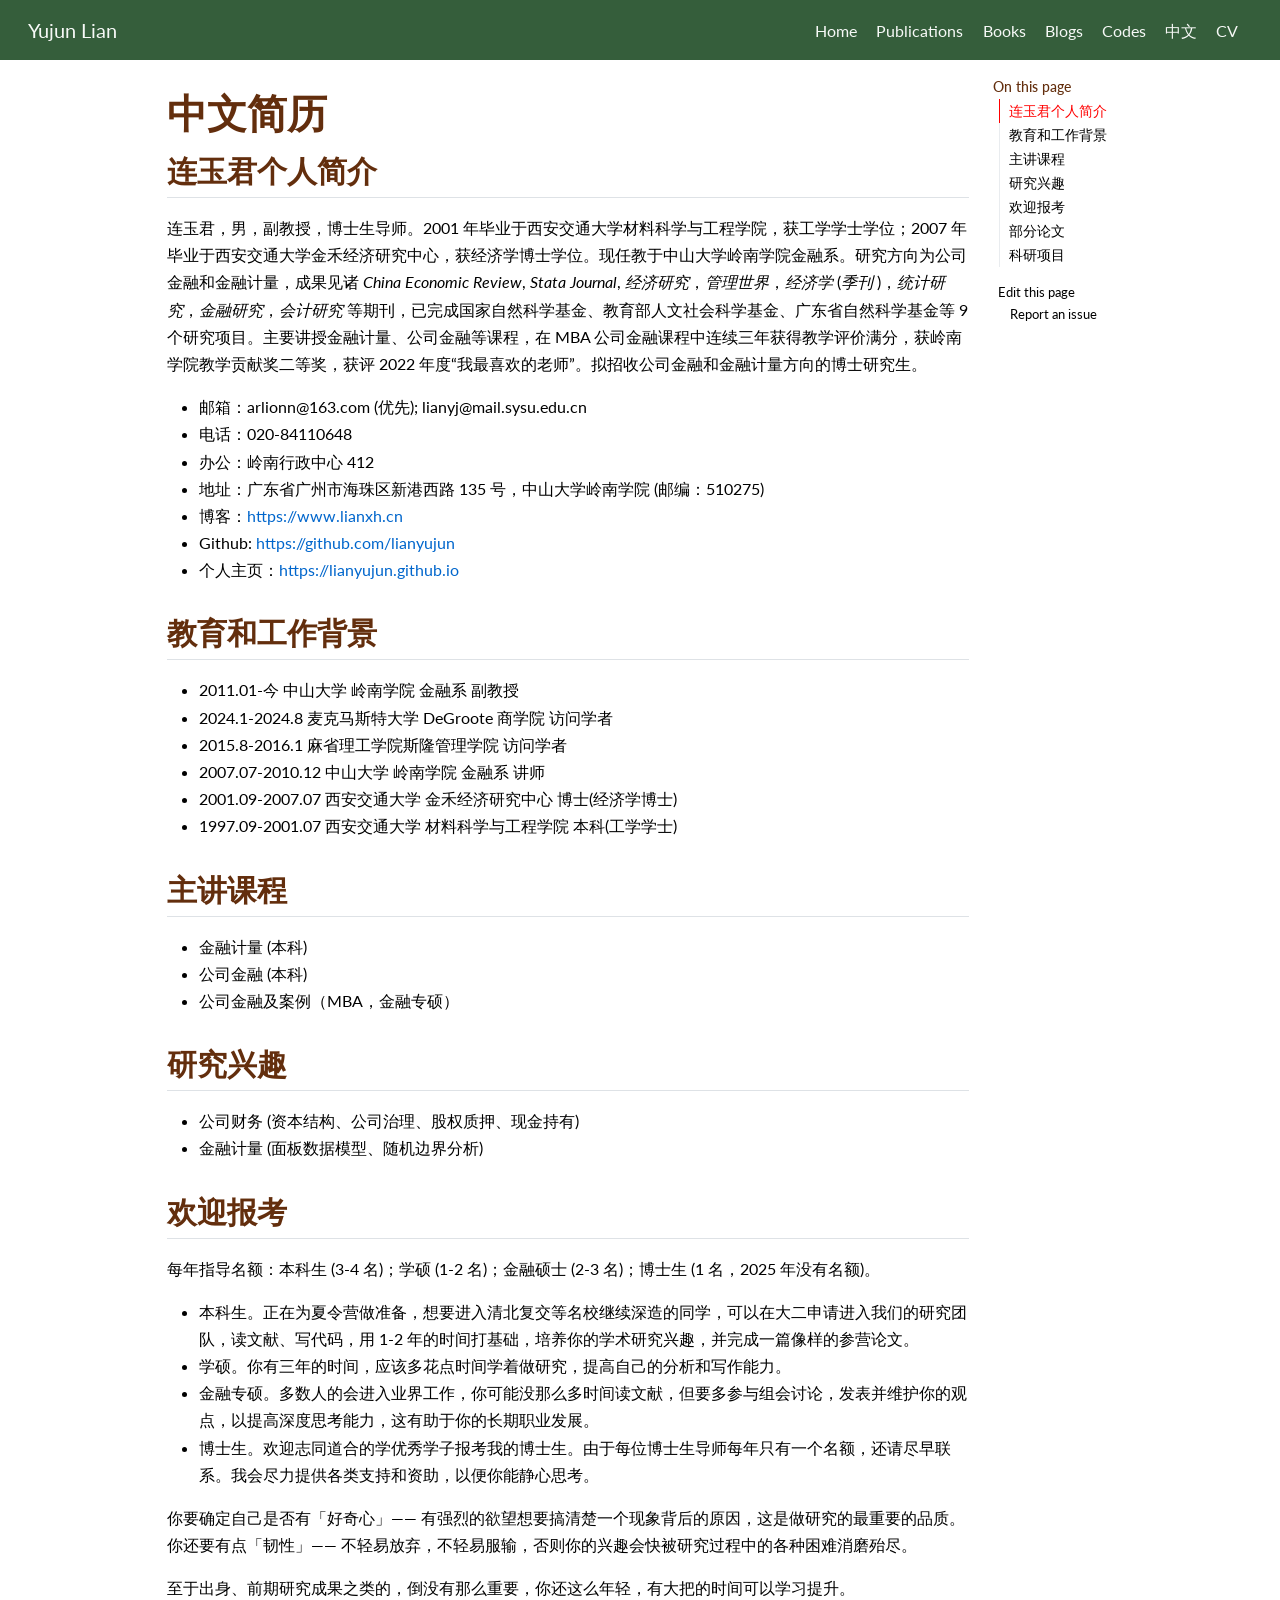
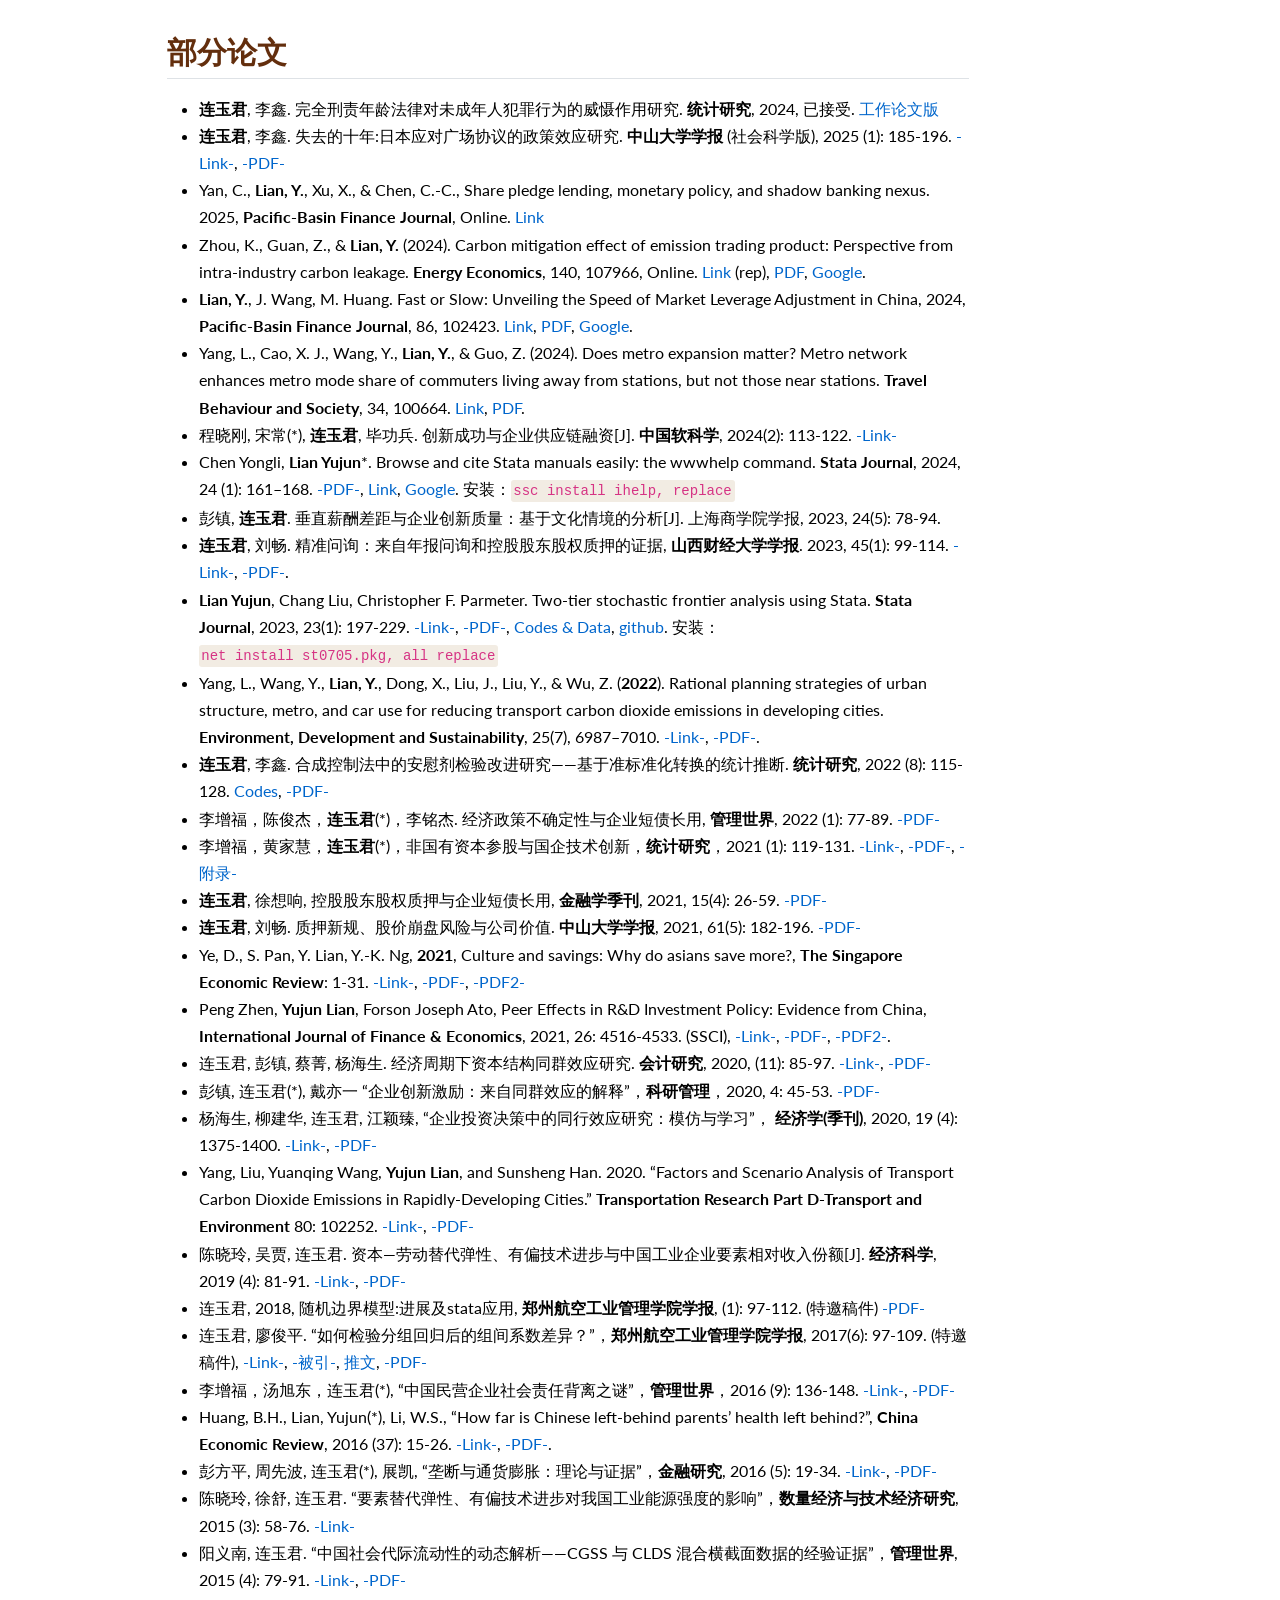
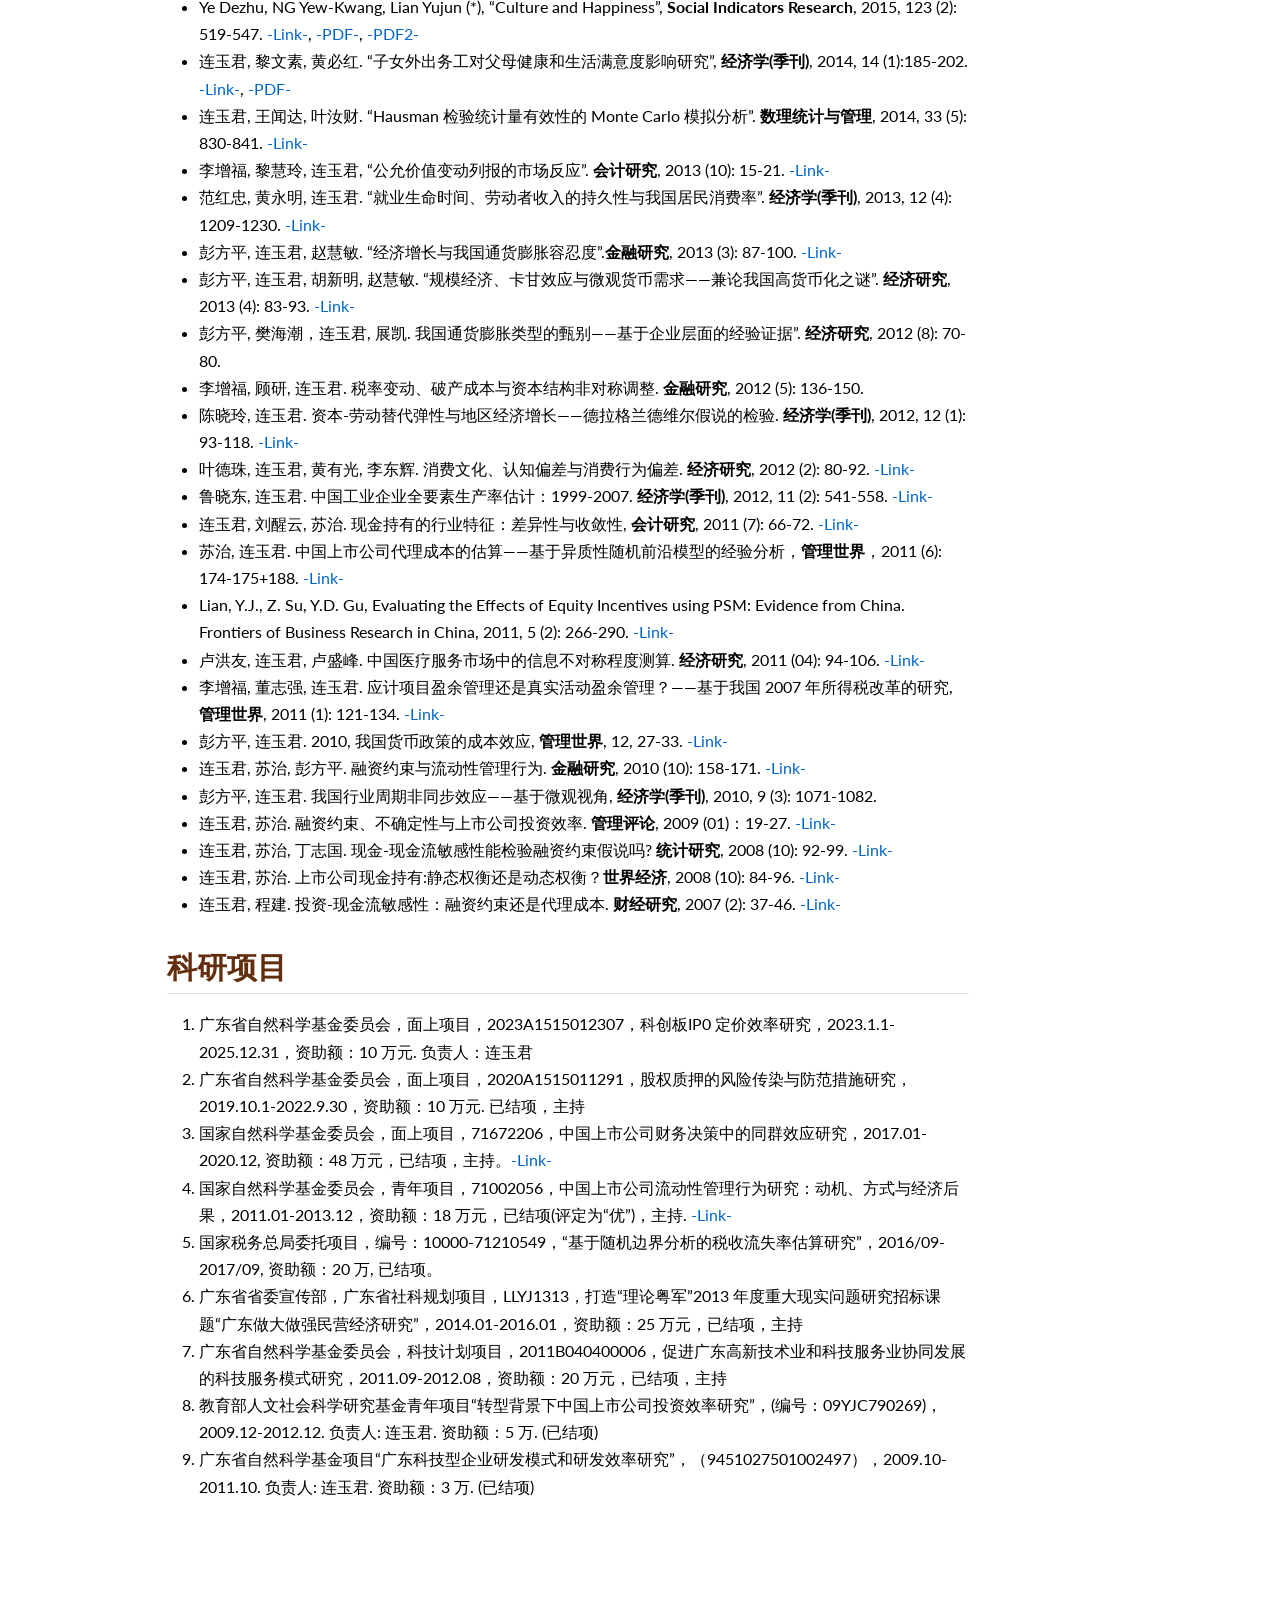
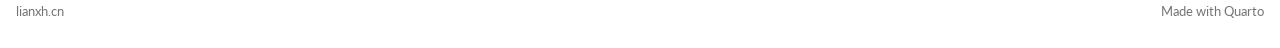
==== docs/CV.html @ 08b86503 "Initial commit" ====
<!DOCTYPE html>
<html xmlns="http://www.w3.org/1999/xhtml" lang="en" xml:lang="en"><head>

<meta charset="utf-8">
<meta name="generator" content="quarto-1.6.39">

<meta name="viewport" content="width=device-width, initial-scale=1.0, user-scalable=yes">


<title>中文简历 – Yujun Lian</title>
<style>
code{white-space: pre-wrap;}
span.smallcaps{font-variant: small-caps;}
div.columns{display: flex; gap: min(4vw, 1.5em);}
div.column{flex: auto; overflow-x: auto;}
div.hanging-indent{margin-left: 1.5em; text-indent: -1.5em;}
ul.task-list{list-style: none;}
ul.task-list li input[type="checkbox"] {
  width: 0.8em;
  margin: 0 0.8em 0.2em -1em; /* quarto-specific, see https://github.com/quarto-dev/quarto-cli/issues/4556 */ 
  vertical-align: middle;
}
</style>


<script src="site_libs/quarto-nav/quarto-nav.js"></script>
<script src="site_libs/quarto-nav/headroom.min.js"></script>
<script src="site_libs/clipboard/clipboard.min.js"></script>
<script src="site_libs/quarto-search/autocomplete.umd.js"></script>
<script src="site_libs/quarto-search/fuse.min.js"></script>
<script src="site_libs/quarto-search/quarto-search.js"></script>
<meta name="quarto:offset" content="./">
<link href="./images/site-logo.png" rel="icon" type="image/png">
<script src="site_libs/quarto-html/quarto.js"></script>
<script src="site_libs/quarto-html/popper.min.js"></script>
<script src="site_libs/quarto-html/tippy.umd.min.js"></script>
<script src="site_libs/quarto-html/anchor.min.js"></script>
<link href="site_libs/quarto-html/tippy.css" rel="stylesheet">
<link href="site_libs/quarto-html/quarto-syntax-highlighting-fe8e7e522ae82dd820442a7d00205796.css" rel="stylesheet" id="quarto-text-highlighting-styles">
<script src="site_libs/bootstrap/bootstrap.min.js"></script>
<link href="site_libs/bootstrap/bootstrap-icons.css" rel="stylesheet">
<link href="site_libs/bootstrap/bootstrap-5df277ab798583035ee15cc21a835e6a.min.css" rel="stylesheet" append-hash="true" id="quarto-bootstrap" data-mode="light">
<script id="quarto-search-options" type="application/json">{
  "location": "navbar",
  "copy-button": false,
  "collapse-after": 3,
  "panel-placement": "end",
  "type": "overlay",
  "limit": 50,
  "keyboard-shortcut": [
    "f",
    "/",
    "s"
  ],
  "show-item-context": false,
  "language": {
    "search-no-results-text": "No results",
    "search-matching-documents-text": "matching documents",
    "search-copy-link-title": "Copy link to search",
    "search-hide-matches-text": "Hide additional matches",
    "search-more-match-text": "more match in this document",
    "search-more-matches-text": "more matches in this document",
    "search-clear-button-title": "Clear",
    "search-text-placeholder": "",
    "search-detached-cancel-button-title": "Cancel",
    "search-submit-button-title": "Submit",
    "search-label": "Search"
  }
}</script>


</head>

<body class="nav-fixed">

<div id="quarto-search-results"></div>
  <header id="quarto-header" class="headroom fixed-top">
    <nav class="navbar navbar-expand-lg " data-bs-theme="dark">
      <div class="navbar-container container-fluid">
      <div class="navbar-brand-container mx-auto">
    <a class="navbar-brand" href="./index.html">
    <span class="navbar-title">Yujun Lian</span>
    </a>
  </div>
            <div id="quarto-search" class="" title="Search"></div>
          <button class="navbar-toggler" type="button" data-bs-toggle="collapse" data-bs-target="#navbarCollapse" aria-controls="navbarCollapse" role="menu" aria-expanded="false" aria-label="Toggle navigation" onclick="if (window.quartoToggleHeadroom) { window.quartoToggleHeadroom(); }">
  <span class="navbar-toggler-icon"></span>
</button>
          <div class="collapse navbar-collapse" id="navbarCollapse">
            <ul class="navbar-nav navbar-nav-scroll ms-auto">
  <li class="nav-item">
    <a class="nav-link" href="./index.html"> 
<span class="menu-text">Home</span></a>
  </li>  
  <li class="nav-item">
    <a class="nav-link" href="./publications.html"> 
<span class="menu-text">Publications</span></a>
  </li>  
  <li class="nav-item">
    <a class="nav-link" href="./books.html"> 
<span class="menu-text">Books</span></a>
  </li>  
  <li class="nav-item">
    <a class="nav-link" href="./blog.html"> 
<span class="menu-text">Blogs</span></a>
  </li>  
  <li class="nav-item">
    <a class="nav-link" href="./codes.html"> 
<span class="menu-text">Codes</span></a>
  </li>  
  <li class="nav-item">
    <a class="nav-link" href="./Chinese.html"> 
<span class="menu-text">中文</span></a>
  </li>  
  <li class="nav-item">
    <a class="nav-link" href="./CV.pdf"> 
<span class="menu-text">CV</span></a>
  </li>  
</ul>
          </div> <!-- /navcollapse -->
            <div class="quarto-navbar-tools">
</div>
      </div> <!-- /container-fluid -->
    </nav>
</header>
<!-- content -->
<div id="quarto-content" class="quarto-container page-columns page-rows-contents page-layout-article page-navbar">
<!-- sidebar -->
<!-- margin-sidebar -->
    <div id="quarto-margin-sidebar" class="sidebar margin-sidebar">
        <nav id="TOC" role="doc-toc" class="toc-active">
    <h2 id="toc-title">On this page</h2>
   
  <ul>
  <li><a href="#连玉君个人简介" id="toc-连玉君个人简介" class="nav-link active" data-scroll-target="#连玉君个人简介">连玉君个人简介</a></li>
  <li><a href="#教育和工作背景" id="toc-教育和工作背景" class="nav-link" data-scroll-target="#教育和工作背景">教育和工作背景</a></li>
  <li><a href="#主讲课程" id="toc-主讲课程" class="nav-link" data-scroll-target="#主讲课程">主讲课程</a></li>
  <li><a href="#研究兴趣" id="toc-研究兴趣" class="nav-link" data-scroll-target="#研究兴趣">研究兴趣</a></li>
  <li><a href="#欢迎报考" id="toc-欢迎报考" class="nav-link" data-scroll-target="#欢迎报考">欢迎报考</a></li>
  <li><a href="#部分论文" id="toc-部分论文" class="nav-link" data-scroll-target="#部分论文">部分论文</a></li>
  <li><a href="#科研项目" id="toc-科研项目" class="nav-link" data-scroll-target="#科研项目">科研项目</a></li>
  </ul>
<div class="toc-actions"><ul><li><a href="https://github.com/lianyujun/lianyujun.github.io/edit/main/CV.md" class="toc-action"><i class="bi bi-github"></i>Edit this page</a></li><li><a href="https://github.com/lianyujun/lianyujun.github.io/issues/new" class="toc-action"><i class="bi empty"></i>Report an issue</a></li></ul></div></nav>
    </div>
<!-- main -->
<main class="content" id="quarto-document-content">

<header id="title-block-header" class="quarto-title-block default">
<div class="quarto-title">
<h1 class="title">中文简历</h1>
</div>



<div class="quarto-title-meta">

    
  
    
  </div>
  


</header>


<section id="连玉君个人简介" class="level2">
<h2 class="anchored" data-anchor-id="连玉君个人简介">连玉君个人简介</h2>
<p>连玉君，男，副教授，博士生导师。2001 年毕业于西安交通大学材料科学与工程学院，获工学学士学位；2007 年毕业于西安交通大学金禾经济研究中心，获经济学博士学位。现任教于中山大学岭南学院金融系。研究方向为公司金融和金融计量，成果见诸 <em>China Economic Review</em>, <em>Stata Journal</em>, <em>经济研究</em>，<em>管理世界</em>，<em>经济学</em> (<em>季刊</em> )，<em>统计研究</em>，<em>金融研究</em>，<em>会计研究</em> 等期刊，已完成国家自然科学基金、教育部人文社会科学基金、广东省自然科学基金等 9 个研究项目。主要讲授金融计量、公司金融等课程，在 MBA 公司金融课程中连续三年获得教学评价满分，获岭南学院教学贡献奖二等奖，获评 2022 年度“我最喜欢的老师”。拟招收公司金融和金融计量方向的博士研究生。</p>
<ul>
<li>邮箱：arlionn@163.com (优先); lianyj@mail.sysu.edu.cn</li>
<li>电话：020-84110648</li>
<li>办公：岭南行政中心 412</li>
<li>地址：广东省广州市海珠区新港西路 135 号，中山大学岭南学院 (邮编：510275)</li>
<li>博客：<a href="https://www.lianxh.cn" class="uri">https://www.lianxh.cn</a></li>
<li>Github: <a href="https://github.com/lianyujun" class="uri">https://github.com/lianyujun</a></li>
<li>个人主页：<a href="https://lianyujun.github.io" class="uri">https://lianyujun.github.io</a></li>
</ul>
</section>
<section id="教育和工作背景" class="level2">
<h2 class="anchored" data-anchor-id="教育和工作背景">教育和工作背景</h2>
<ul>
<li>2011.01-今 中山大学 岭南学院 金融系 副教授</li>
<li>2024.1-2024.8 麦克马斯特大学 DeGroote 商学院 访问学者</li>
<li>2015.8-2016.1 麻省理工学院斯隆管理学院 访问学者</li>
<li>2007.07-2010.12 中山大学 岭南学院 金融系 讲师</li>
<li>2001.09-2007.07 西安交通大学 金禾经济研究中心 博士(经济学博士)</li>
<li>1997.09-2001.07 西安交通大学 材料科学与工程学院 本科(工学学士)</li>
</ul>
</section>
<section id="主讲课程" class="level2">
<h2 class="anchored" data-anchor-id="主讲课程">主讲课程</h2>
<ul>
<li>金融计量 (本科)</li>
<li>公司金融 (本科)</li>
<li>公司金融及案例（MBA，金融专硕）</li>
</ul>
</section>
<section id="研究兴趣" class="level2">
<h2 class="anchored" data-anchor-id="研究兴趣">研究兴趣</h2>
<ul>
<li>公司财务 (资本结构、公司治理、股权质押、现金持有)</li>
<li>金融计量 (面板数据模型、随机边界分析)</li>
</ul>
</section>
<section id="欢迎报考" class="level2">
<h2 class="anchored" data-anchor-id="欢迎报考">欢迎报考</h2>
<p>每年指导名额：本科生 (3-4 名)；学硕 (1-2 名)；金融硕士 (2-3 名)；博士生 (1 名，2025 年没有名额)。</p>
<ul>
<li>本科生。正在为夏令营做准备，想要进入清北复交等名校继续深造的同学，可以在大二申请进入我们的研究团队，读文献、写代码，用 1-2 年的时间打基础，培养你的学术研究兴趣，并完成一篇像样的参营论文。</li>
<li>学硕。你有三年的时间，应该多花点时间学着做研究，提高自己的分析和写作能力。</li>
<li>金融专硕。多数人的会进入业界工作，你可能没那么多时间读文献，但要多参与组会讨论，发表并维护你的观点，以提高深度思考能力，这有助于你的长期职业发展。</li>
<li>博士生。欢迎志同道合的学优秀学子报考我的博士生。由于每位博士生导师每年只有一个名额，还请尽早联系。我会尽力提供各类支持和资助，以便你能静心思考。</li>
</ul>
<p>你要确定自己是否有「好奇心」—— 有强烈的欲望想要搞清楚一个现象背后的原因，这是做研究的最重要的品质。你还要有点「韧性」—— 不轻易放弃，不轻易服输，否则你的兴趣会快被研究过程中的各种困难消磨殆尽。</p>
<p>至于出身、前期研究成果之类的，倒没有那么重要，你还这么年轻，有大把的时间可以学习提升。</p>
</section>
<section id="部分论文" class="level2">
<h2 class="anchored" data-anchor-id="部分论文">部分论文</h2>
<ul>
<li><strong>连玉君</strong>, 李鑫. 完全刑责年龄法律对未成年人犯罪行为的威慑作用研究. <strong>统计研究</strong>, 2024, 已接受. <a href="https://file-lianxh.oss-cn-shenzhen.aliyuncs.com/Refs/LianPub/%E8%BF%9E%E7%8E%89%E5%90%9B-%E6%9D%8E%E9%91%AB-2024-%E7%BB%9F%E8%AE%A1%E7%A0%94%E7%A9%B6-RDD-%E6%9C%AA%E6%88%90%E5%B9%B4%E4%BA%BA.pdf">工作论文版</a></li>
<li><strong>连玉君</strong>, 李鑫. 失去的十年:日本应对广场协议的政策效应研究. <strong>中山大学学报</strong> (社会科学版), 2025 (1): 185-196. <a href="https://link.cnki.net/doi/10.13471/j.cnki.jsysusse.2025.01.020">-Link-</a>, <a href="https://bar.cnki.net/bar/download/order?id=Pmp%2F5es3RB81cmauPwpbvsPMJcfwHgIZAnUyOJG6Kdog%2BHL%2FGFrGhKahW4YGMC%2BS9rApGw1Kn1Osj2RxbQfKvjCe6SDJA%2FE4K5lDg6WoZeh7b5mY%2FmsIpB5E%2FKF94iQVwddxEU3rL3oTHoiWc6PitFK57xT%2B8LhM%2BfEqYWvBGm0igmLMld3nSvbU4a5%2BOkNaUlSU0HSLnl9m7MwOtW%2FIk9GlczRq40icS9q1bpEM6d9lgv7q8C%2BP7FPVW3hwYPcqveGzrp%2B41EH7caBaJ8FVkg%3D%3D">-PDF-</a></li>
<li>Yan, C., <strong>Lian, Y.</strong>, Xu, X., &amp; Chen, C.-C., Share pledge lending, monetary policy, and shadow banking nexus. 2025, <strong>Pacific-Basin Finance Journal</strong>, Online. <a href="https://doi.org/10.1016/j.pacfin.2025.102772">Link</a></li>
<li>Zhou, K., Guan, Z., &amp; <strong>Lian, Y.</strong> (2024). Carbon mitigation effect of emission trading product: Perspective from intra-industry carbon leakage. <strong>Energy Economics</strong>, 140, 107966, Online. <a href="https://doi.org/10.1016/j.eneco.2024.107966">Link</a> (rep), <a href="https://file-lianxh.oss-cn-shenzhen.aliyuncs.com/Refs/LianPub/Lian-2024-EE_Preproof.pdf">PDF</a>, <a href="https://scholar.google.com/scholar?q=Carbon%20mitigation%20effect%20of%20emission%20trading%20product:%20Perspective%20from%20intra-industry%20carbon%20leakage">Google</a>.</li>
<li><strong>Lian, Y.</strong>, J. Wang, M. Huang. Fast or Slow: Unveiling the Speed of Market Leverage Adjustment in China, 2024, <strong>Pacific-Basin Finance Journal</strong>, 86, 102423. <a href="https://doi.org/10.1016/j.pacfin.2024.102423">Link</a>, <a href="https://file-lianxh.oss-cn-shenzhen.aliyuncs.com/Refs/LianPub/Lian_2024_Fast_or_slow_Unveiling_the_speed_of_market_leverage_adjustment_in_China.pdf">PDF</a>, <a href="https://scholar.google.com/scholar?q=Fast%20or%20slow:%20Unveiling%20the%20speed%20of%20market%20leverage%20adjustment%20in%20China">Google</a>.</li>
<li>Yang, L., Cao, X. J., Wang, Y., <strong>Lian, Y.</strong>, &amp; Guo, Z. (2024). Does metro expansion matter? Metro network enhances metro mode share of commuters living away from stations, but not those near stations. <strong>Travel Behaviour and Society</strong>, 34, 100664. <a href="https://doi.org/10.1016/j.tbs.2023.100664">Link</a>, <a href="https://file-lianxh.oss-cn-shenzhen.aliyuncs.com/Refs/LianPub/Yang_Lian_2024_TBS.pdf">PDF</a>.</li>
<li>程晓刚, 宋常(*), <strong>连玉君</strong>, 毕功兵. 创新成功与企业供应链融资[J]. <strong>中国软科学</strong>, 2024(2): 113-122. <a href="https://kns.cnki.net/kcms2/article/abstract?v=ifIT5_n5_GfsqAytcOFCtKtj3A3Ye2M3_9RBgXUpgnhGuce7Awmik5x9zVhSYfbQyEvQrpnA9vn4AttiF0kfsYgAFfIovjC_oeJJuO2YG7aA3ABB3IoGwXR8R9n0lREGvz3EJ3tcLM8Y3ekH7JFdlpgV2VUjnovy_2sYLNwwuPk=&amp;uniplatform=NZKPT">-Link-</a></li>
<li>Chen Yongli, <strong>Lian Yujun</strong>*. Browse and cite Stata manuals easily: the wwwhelp command. <strong>Stata Journal</strong>, 2024, 24 (1): 161–168. <a href="https://file-lianxh.oss-cn-shenzhen.aliyuncs.com/Refs/LianPub/Chen-Lian-2024-SJ-wwwhelp-ihelp.pdf">-PDF-</a>, <a href="https://doi.org/10.1177/1536867X241233676">Link</a>, <a href="https://scholar.google.com/scholar?q=Browse%20and%20cite%20Stata%20manuals%20easily:%20The%20wwwhelp%20command">Google</a>. 安装：<code>ssc install ihelp, replace</code></li>
<li>彭镇, <strong>连玉君</strong>. 垂直薪酬差距与企业创新质量：基于文化情境的分析[J]. 上海商学院学报, 2023, 24(5): 78-94.</li>
<li><strong>连玉君</strong>, 刘畅. 精准问询：来自年报问询和控股股东股权质押的证据, <strong>山西财经大学学报</strong>. 2023, 45(1): 99-114. <a href="https://d.wanfangdata.com.cn/periodical/sxcjdxxb202301008">-Link-</a>, <a href="https://file-lianxh.oss-cn-shenzhen.aliyuncs.com/Refs/LianPub/%E8%BF%9E%E7%8E%89%E5%90%9B-%E5%88%98%E7%95%85-2023-%E7%B2%BE%E5%87%86%E9%97%AE%E8%AF%A2_%E6%9D%A5%E8%87%AA%E5%B9%B4%E6%8A%A5%E9%97%AE%E8%AF%A2%E5%92%8C%E6%8E%A7%E8%82%A1%E8%82%A1%E4%B8%9C%E8%82%A1%E6%9D%83%E8%B4%A8%E6%8A%BC%E7%9A%84%E8%AF%81%E6%8D%AE.pdf">-PDF-</a>.</li>
<li><strong>Lian Yujun</strong>, Chang Liu, Christopher F. Parmeter. Two-tier stochastic frontier analysis using Stata. <strong>Stata Journal</strong>, 2023, 23(1): 197-229. <a href="https://journals.sagepub.com/doi/abs/10.1177/1536867X231162033">-Link-</a>, <a href="https://file.lianxh.cn/Refs/LianPub/Lian-2023-SJ-sftt-Two-tier-SFA.pdf">-PDF-</a>, <a href="https://gitee.com/arlionn/sftt">Codes &amp; Data</a>, <a href="https://github.com/arlionn/sftt">github</a>. 安装：<code>net install st0705.pkg, all replace</code></li>
<li>Yang, L., Wang, Y., <strong>Lian, Y.</strong>, Dong, X., Liu, J., Liu, Y., &amp; Wu, Z. (<strong>2022</strong>). Rational planning strategies of urban structure, metro, and car use for reducing transport carbon dioxide emissions in developing cities. <strong>Environment, Development and Sustainability</strong>, 25(7), 6987–7010. <a href="https://doi.org/10.1007/s10668-022-02344-0">-Link-</a>, <a href="https://link.springer.com/content/pdf/10.1007/s10668-022-02344-0.pdf">-PDF-</a>.</li>
<li><strong>连玉君</strong>, 李鑫. 合成控制法中的安慰剂检验改进研究——基于准标准化转换的统计推断. <strong>统计研究</strong>, 2022 (8): 115-128. <a href="https://gitee.com/arlionn/synthsd">Codes</a>, <a href="https://file-lianxh.oss-cn-shenzhen.aliyuncs.com/Refs/LianPub/%E8%BF%9E%E7%8E%89%E5%90%9B-%E6%9D%8E%E9%91%AB-2022-%E7%BB%9F%E8%AE%A1%E7%A0%94%E7%A9%B6-%E6%A0%A1%E6%A0%B7-%E9%9D%9E%E6%AD%A3%E5%BC%8F%E7%89%88.pdf">-PDF-</a></li>
<li>李增福，陈俊杰，<strong>连玉君</strong>(*)，李铭杰. 经济政策不确定性与企业短债长用, <strong>管理世界</strong>, 2022 (1): 77-89. <a href="https://file-lianxh.oss-cn-shenzhen.aliyuncs.com/Refs/LianPub/%E6%9D%8E%E5%A2%9E%E7%A6%8F-%E8%BF%9E%E7%8E%89%E5%90%9B-2022-%E7%AE%A1%E7%90%86%E4%B8%96%E7%95%8C-%E7%BB%8F%E6%B5%8E%E6%94%BF%E7%AD%96%E4%B8%8D%E7%A1%AE%E5%AE%9A%E6%80%A7%E4%B8%8E%E4%BC%81%E4%B8%9A%E7%9F%AD%E5%80%BA%E9%95%BF%E7%94%A8.pdf">-PDF-</a></li>
<li>李增福，黄家慧，<strong>连玉君</strong>(*)，非国有资本参股与国企技术创新，<strong>统计研究</strong>，2021 (1): 119-131. <a href="https://t.cnki.net/kcms/detail?v=X6oIUGaNdGl02O8hLreyMfQ1AB_lc7oZyruBxG73K9OVEB6dr7g6N2LQ1UIioRWcfRv5Ih1EskkwhzyU6x-XF-fvlUvmr2hJwiEvVfIzYhBskUjtHXBQNfai1jy4bto0&amp;uniplatform=NZKPT">-Link-</a>, <a href="https://file-lianxh.oss-cn-shenzhen.aliyuncs.com/Refs/LianPub/%E6%9D%8E%E5%A2%9E%E7%A6%8F-%E8%BF%9E%E7%8E%89%E5%90%9B-2021-%E5%B8%A6%E5%B0%81%E9%9D%A2-%E7%BB%9F%E8%AE%A1%E7%A0%94%E7%A9%B6-%E9%9D%9E%E5%9B%BD%E6%9C%89%E8%B5%84%E6%9C%AC%E5%8F%82%E8%82%A1%E4%B8%8E%E5%9B%BD%E4%BC%81%E6%8A%80%E6%9C%AF%E5%88%9B%E6%96%B0.pdf">-PDF-</a>, <a href="https://file-lianxh.oss-cn-shenzhen.aliyuncs.com/Refs/LianPub/%E6%9D%8E%E5%A2%9E%E7%A6%8F-%E8%BF%9E%E7%8E%89%E5%90%9B-2021-%E9%99%84%E5%BD%95-%E7%BB%9F%E8%AE%A1%E7%A0%94%E7%A9%B6-%E9%9D%9E%E5%9B%BD%E6%9C%89%E8%B5%84%E6%9C%AC%E5%8F%82%E8%82%A1%E4%B8%8E%E5%9B%BD%E4%BC%81%E6%8A%80%E6%9C%AF%E5%88%9B%E6%96%B0.pdf">-附录-</a></li>
<li><strong>连玉君</strong>, 徐想响, 控股股东股权质押与企业短债长用, <strong>金融学季刊</strong>, 2021, 15(4): 26-59. <a href="https://file-lianxh.oss-cn-shenzhen.aliyuncs.com/Refs/LianPub/%E8%BF%9E%E7%8E%89%E5%90%9B-2021-%E9%87%91%E8%9E%8D%E5%AD%A6%E5%AD%A3%E5%88%8A-%E6%8E%A7%E8%82%A1%E8%82%A1%E4%B8%9C%E8%82%A1%E6%9D%83%E8%B4%A8%E6%8A%BC%E4%B8%8E%E4%BC%81%E4%B8%9A%E7%9F%AD%E5%80%BA%E9%95%BF%E7%94%A8.pdf">-PDF-</a></li>
<li><strong>连玉君</strong>, 刘畅. 质押新规、股价崩盘风险与公司价值. <strong>中山大学学报</strong>, 2021, 61(5): 182-196. <a href="https://file-lianxh.oss-cn-shenzhen.aliyuncs.com/Refs/LianPub/%E8%BF%9E%E7%8E%89%E5%90%9B-%E5%88%98%E7%95%85-2021-%E4%B8%AD%E5%A4%A7%E5%AD%A6%E6%8A%A5-%E8%B4%A8%E6%8A%BC%E6%96%B0%E8%A7%84-%E8%82%A1%E4%BB%B7%E5%B4%A9%E7%9B%98%E9%A3%8E%E9%99%A9%E4%B8%8E%E5%85%AC%E5%8F%B8%E4%BB%B7%E5%80%BC.pdf">-PDF-</a></li>
<li>Ye, D., S. Pan, Y. Lian, Y.-K. Ng, <strong>2021</strong>, Culture and savings: Why do asians save more?, <strong>The Singapore Economic Review</strong>: 1-31. <a href="https://www.worldscientific.com/doi/full/10.1142/S0217590819500607">-Link-</a>, <a href="https://www.worldscientific.com/doi/epdf/10.1142/S0217590819500607">-PDF-</a>, <a href="https://file-lianxh.oss-cn-shenzhen.aliyuncs.com/Refs/LianPub/Ye_Lian_2020_Culture-and-Savings_SER.pdf">-PDF2-</a></li>
<li>Peng Zhen, <strong>Yujun Lian</strong>, Forson Joseph Ato, Peer Effects in R&amp;D Investment Policy: Evidence from China, <strong>International Journal of Finance &amp; Economics</strong>, 2021, 26: 4516-4533. (SSCI), <a href="https://onlinelibrary.wiley.com/doi/full/10.1002/ijfe.2028">-Link-</a>, <a href="https://onlinelibrary.wiley.com/doi/epdf/10.1002/ijfe.2028">-PDF-</a>, <a href="https://file-lianxh.oss-cn-shenzhen.aliyuncs.com/Refs/LianPub/Peng_Lian_2020_Peer-effects-in-%20RD-investment-policy.pdf">-PDF2-</a>.</li>
<li>连玉君, 彭镇, 蔡菁, 杨海生. 经济周期下资本结构同群效应研究. <strong>会计研究</strong>, 2020, (11): 85-97. <a href="https://t.cnki.net/kcms/detail?v=X6oIUGaNdGlrcQ3EAxDkIyS7JVN9RZzbI2ci-F4lxs7vX3pbiFS8-nABvY59ioPj8mODCOh1h6K1-YkcqEFjJzUvtkx7-tFLhvO_fIES1l6PUe_LmCyqqq9NAODEXtQZ&amp;uniplatform=NZKPT">-Link-</a>, <a href="https://file-lianxh.oss-cn-shenzhen.aliyuncs.com/Refs/LianPub/%E8%BF%9E%E7%8E%89%E5%90%9B-%E5%BD%AD%E9%95%87-%E8%94%A1%E8%8F%81-%E6%9D%A8%E6%B5%B7%E7%94%9F-2020-11-%E4%BC%9A%E8%AE%A1%E7%A0%94%E7%A9%B6.pdf">-PDF-</a></li>
<li>彭镇, 连玉君(*), 戴亦一 “企业创新激励：来自同群效应的解释”，<strong>科研管理</strong>，2020, 4: 45-53. <a href="https://file-lianxh.oss-cn-shenzhen.aliyuncs.com/Refs/LianPub/%E5%BD%AD%E9%95%87-%E8%BF%9E%E7%8E%89%E5%90%9B-2019-%E7%A7%91%E7%A0%94%E7%AE%A1%E7%90%86-%E4%BC%81%E4%B8%9A%E5%88%9B%E6%96%B0%E6%BF%80%E5%8A%B1_%E6%9D%A5%E8%87%AA%E5%90%8C%E7%BE%A4%E6%95%88%E5%BA%94%E7%9A%84%E8%A7%A3%E9%87%8A.pdf">-PDF-</a></li>
<li>杨海生, 柳建华, 连玉君, 江颖臻, “企业投资决策中的同行效应研究：模仿与学习”， <strong>经济学(季刊)</strong>, 2020, 19 (4): 1375-1400. <a href="https://kns.cnki.net/kcms/detail/detail.aspx?dbcode=CJFD&amp;dbname=CJFDLAST2020&amp;filename=JJXU202004012&amp;v=vnwv0yeOYjJw%25mmd2BlUxc6MxanVFhxwRp%25mmd2F6IpffyTQo6%25mmd2Bsuy7Loyopjgp%25mmd2BjNBhek9pFx">-Link-</a>, <a href="https://file-lianxh.oss-cn-shenzhen.aliyuncs.com/Refs/LianPub/%E6%9D%A8%E6%B5%B7%E7%94%9F-%E6%9F%B3%E5%BB%BA%E5%8D%8E-%E8%BF%9E%E7%8E%89%E5%90%9B-2019-%E7%BB%8F%E6%B5%8E%E5%AD%A6%E5%AD%A3%E5%88%8A-%E4%BC%81%E4%B8%9A%E6%8A%95%E8%B5%84%E5%86%B3%E7%AD%96%E4%B8%AD%E7%9A%84%E5%90%8C%E8%A1%8C%E6%95%88%E5%BA%94%E7%A0%94%E7%A9%B6.pdf">-PDF-</a></li>
<li>Yang, Liu, Yuanqing Wang, <strong>Yujun Lian</strong>, and Sunsheng Han. 2020. “Factors and Scenario Analysis of Transport Carbon Dioxide Emissions in Rapidly-Developing Cities.” <strong>Transportation Research Part D-Transport and Environment</strong> 80: 102252. <a href="https://doi.org/10.1016/j.trd.2020.102252">-Link-</a>, <a href="https://file-lianxh.oss-cn-shenzhen.aliyuncs.com/Refs/LianPub/Yang_Lian_2020_Q2-Transportation_Research_Part_D.pdf">-PDF-</a></li>
<li>陈晓玲, 吴贾, 连玉君. 资本—劳动替代弹性、有偏技术进步与中国工业企业要素相对收入份额[J]. <strong>经济科学</strong>, 2019 (4): 81-91. <a href="https://kns.cnki.net/kcms/detail/detail.aspx?dbcode=CJFD&amp;dbname=CJFDLAST2019&amp;filename=JJKX201904008&amp;v=MiYkH8v4IDNOpUHlm2A4WC2Byy%25mmd2FEbCk%25mmd2FtrFE5C9bi1ao4XQNgbDmqna4Q6Iz0Vkp">-Link-</a>, <a href="https://file-lianxh.oss-cn-shenzhen.aliyuncs.com/Refs/LianPub/%E9%99%88%E6%99%93%E7%8E%B2_%E5%90%B4%E8%B4%BE_%E8%BF%9E%E7%8E%89%E5%90%9B_2019_%E8%B5%84%E6%9C%AC_%E5%8A%B3%E5%8A%A8%E6%9B%BF%E4%BB%A3%E5%BC%B9%E6%80%A7_%E6%9C%89%E5%81%8F%E6%8A%80%E6%9C%AF%E8%BF%9B%E6%AD%A5%E4%B8%8E%E4%B8%AD%E5%9B%BD%E5%B7%A5%E4%B8%9A%E4%BC%81%E4%B8%9A%E8%A6%81%E7%B4%A0%E7%9B%B8%E5%AF%B9%E6%94%B6%E5%85%A5%E4%BB%BD%E9%A2%9D.pdf">-PDF-</a></li>
<li>连玉君, 2018, 随机边界模型:进展及stata应用, <strong>郑州航空工业管理学院学报</strong>, (1): 97-112. (特邀稿件) <a href="https://file-lianxh.oss-cn-shenzhen.aliyuncs.com/Refs/LianPub/%E8%BF%9E%E7%8E%89%E5%90%9B-2018-%E9%9A%8F%E6%9C%BA%E8%BE%B9%E7%95%8C%E6%A8%A1%E5%9E%8B_%E8%BF%9B%E5%B1%95%E5%8F%8AStata%E5%BA%94%E7%94%A8.pdf">-PDF-</a></li>
<li>连玉君, 廖俊平. “如何检验分组回归后的组间系数差异？”，<strong>郑州航空工业管理学院学报</strong>, 2017(6): 97-109. (特邀稿件), <a href="https://t.cnki.net/kcms/detail?v=3uoqIhG8C44YLTlOAiTRKgchrJ08w1e7KuxSPDoq7DTCXFyWbxw4dosRY_cytYzVnMc59G-pPbdxJriX8YSFT8J3rOGAdQkT&amp;uniplatform=NZKPT">-Link-</a>, <a href="https://ref.cnki.net/REF/Detail/GetRefFileDetail?fileName=ZZHK201706010&amp;title=%e5%a6%82%e4%bd%95%e6%a3%80%e9%aa%8c%e5%88%86%e7%bb%84%e5%9b%9e%e5%bd%92%e5%90%8e%e7%9a%84%e7%bb%84%e9%97%b4%e7%b3%bb%e6%95%b0%e5%b7%ae%e5%bc%82%3f&amp;fileCount=265&amp;otherRefCount=264&amp;yearCnt=0&amp;begin=&amp;end=&amp;isOtherCited=False&amp;isInCludedString=Y&amp;sourceRange=">-被引-</a>, <a href="https://www.lianxh.cn/news/051e3a01cdb19.html">推文</a>, <a href="https://file-lianxh.oss-cn-shenzhen.aliyuncs.com/Refs/LianPub/%E8%BF%9E%E7%8E%89%E5%90%9B-2017-%E5%A6%82%E4%BD%95%E6%A3%80%E9%AA%8C%E5%88%86%E7%BB%84%E5%9B%9E%E5%BD%92%E5%90%8E%E7%9A%84%E7%BB%84%E9%97%B4%E7%B3%BB%E6%95%B0%E5%B7%AE%E5%BC%82.pdf">-PDF-</a></li>
<li>李增福，汤旭东，连玉君(*), “中国民营企业社会责任背离之谜”，<strong>管理世界</strong>，2016 (9): 136-148. <a href="https://t.cnki.net/kcms/detail?v=X6oIUGaNdGlrAgAg5enwdNuHSVvILWgMK-Q3J0S4qLJKbGDEE3uvbhTG_E0ETd1ZaXGc_1a5O8EwnjnGG-mD-sq81UpA_-kbHG7p0lyW_Jn-fDF9Pu9YNUurzmZXGRbF&amp;uniplatform=NZKPT">-Link-</a>, <a href="https://file-lianxh.oss-cn-shenzhen.aliyuncs.com/Refs/LianPub/%E6%9D%8E%E5%A2%9E%E7%A6%8F-%E8%BF%9E%E7%8E%89%E5%90%9B-2016-%E7%AE%A1%E7%90%86%E4%B8%96%E7%95%8C-%E4%B8%AD%E5%9B%BD%E6%B0%91%E8%90%A5%E4%BC%81%E4%B8%9A%E7%A4%BE%E4%BC%9A%E8%B4%A3%E4%BB%BB%E8%83%8C%E7%A6%BB%E4%B9%8B%E8%B0%9C.pdf">-PDF-</a></li>
<li>Huang, B.H., Lian, Yujun(*), Li, W.S., “How far is Chinese left-behind parents’ health left behind?”, <strong>China Economic Review</strong>, 2016 (37): 15-26. <a href="https://doi.org/10.1016/j.chieco.2015.07.002">-Link-</a>, <a href="https://file-lianxh.oss-cn-shenzhen.aliyuncs.com/Refs/LianPub/Lian_2016_CER_How-far.pdf">-PDF-</a>.</li>
<li>彭方平, 周先波, 连玉君(*), 展凯, “垄断与通货膨胀：理论与证据”，<strong>金融研究</strong>, 2016 (5): 19-34. <a href="https://kns.cnki.net/kcms/detail/detail.aspx?dbcode=CJFD&amp;dbname=CJFDLAST2016&amp;filename=JRYJ201605002&amp;v=iEg1HMhdLqDNCkAkwFoqX3%25mmd2B5xRcmjqzN%25mmd2Bw4THrhle9op9uCMjygKPp1i4PBFxgjg">-Link-</a>, <a href="https://file-lianxh.oss-cn-shenzhen.aliyuncs.com/Refs/LianPub/%E5%BD%AD%E6%96%B9%E5%B9%B3_%E8%BF%9E%E7%8E%89%E5%90%9B_2016_%E9%87%91%E8%9E%8D%E7%A0%94%E7%A9%B6_%E5%9E%84%E6%96%AD%E4%B8%8E%E9%80%9A%E8%B4%A7%E8%86%A8%E8%83%80_%E7%90%86%E8%AE%BA%E4%B8%8E%E8%AF%81%E6%8D%AE.pdf">-PDF-</a></li>
<li>陈晓玲, 徐舒, 连玉君. “要素替代弹性、有偏技术进步对我国工业能源强度的影响”，<strong>数量经济与技术经济研究</strong>, 2015 (3): 58-76. <a href="https://kns.cnki.net/kcms/detail/detail.aspx?dbcode=CJFD&amp;dbname=CJFDLAST2015&amp;filename=SLJY201503004&amp;v=UlKXpnjvy2X7XT8ynt1lDV%25mmd2B%25mmd2BPt%25mmd2BvmYZp0w5XlkmI1JiZaMVBJ7dAMGAHDB4kxoKM">-Link-</a></li>
<li>阳义南, 连玉君. “中国社会代际流动性的动态解析——CGSS 与 CLDS 混合横截面数据的经验证据”，<strong>管理世界</strong>, 2015 (4): 79-91. <a href="https://t.cnki.net/kcms/detail?v=X6oIUGaNdGn7nPTxVXs9mp-ywXr8yEPvJlvCEjetvl7ywMlC7DVZ_4x3tQ-IeV1Hy7apu_7C3bDubaFAG4gBKhNxO3TPv-_IvLpVmA_l3vWbXSvLr82l8BC0XIQVQ-96&amp;uniplatform=NZKPT">-Link-</a>, <a href="https://file-lianxh.oss-cn-shenzhen.aliyuncs.com/Refs/LianPub/%E9%98%B3%E4%B9%89%E5%8D%97_%E8%BF%9E%E7%8E%89%E5%90%9B_2015_%E7%AE%A1%E7%90%86%E4%B8%96%E7%95%8C-%E4%B8%AD%E5%9B%BD%E7%A4%BE%E4%BC%9A%E4%BB%A3%E9%99%85%E6%B5%81%E5%8A%A8%E6%80%A7%E7%9A%84%E5%8A%A8%E6%80%81%E8%A7%A3%E6%9E%90.pdf">-PDF-</a></li>
<li>Ye Dezhu, NG Yew-Kwang, Lian Yujun (*), “Culture and Happiness”, <strong>Social Indicators Research</strong>, 2015, 123 (2): 519-547. <a href="https://link.springer.com/article/10.1007/s11205-014-0747-y">-Link-</a>, <a href="https://link.springer.com/content/pdf/10.1007/s11205-014-0747-y.pdf">-PDF-</a>, <a href="https://file-lianxh.oss-cn-shenzhen.aliyuncs.com/Refs/LianPub/Ye-2015-Culture-and-Happiness.pdf">-PDF2-</a></li>
<li>连玉君, 黎文素, 黄必红. “子女外出务工对父母健康和生活满意度影响研究”, <strong>经济学(季刊)</strong>, 2014, 14 (1):185-202. <a href="https://t.cnki.net/kcms/detail?v=X6oIUGaNdGlKGCGXJYVC6cmuhtJ8ZW9um1HJgWAv3F--M8xqGfw6M-BcrV4wpqVkeZmMXWXaBKooA75NZJXjVW7wT18cgJuSFmMTG_N9MmQ3z-KiP66jGQ3i-8cfeVEj&amp;uniplatform=NZKPT">-Link-</a>, <a href="https://file-lianxh.oss-cn-shenzhen.aliyuncs.com/Refs/LianPub/%E8%BF%9E%E7%8E%89%E5%90%9B_2014_%E7%BB%8F%E6%B5%8E%E5%AD%A6%E5%AD%A3%E5%88%8A_%E5%AD%90%E5%A5%B3%E5%A4%96%E5%87%BA%E5%8A%A1%E5%B7%A5%E5%AF%B9%E7%88%B6%E6%AF%8D%E5%81%A5%E5%BA%B7%E5%92%8C%E7%94%9F%E6%B4%BB%E6%BB%A1%E6%84%8F%E5%BA%A6%E5%BD%B1%E5%93%8D%E7%A0%94%E7%A9%B6.pdf">-PDF-</a></li>
<li>连玉君, 王闻达, 叶汝财. “Hausman 检验统计量有效性的 Monte Carlo 模拟分析”. <strong>数理统计与管理</strong>, 2014, 33 (5): 830-841. <a href="https://kns.cnki.net/kcms/detail/detail.aspx?dbcode=CJFD&amp;dbname=CJFD2014&amp;filename=SLTJ201405009&amp;v=aPuqF3qPXJ%25mmd2Bs10sKH%25mmd2FYTR2Xhk5LgV%25mmd2BpqnjdOn%25mmd2BqYN5WdLdZZ94qyHQz3bfYqPvqi">-Link-</a></li>
<li>李增福, 黎慧玲, 连玉君, “公允价值变动列报的市场反应”. <strong>会计研究</strong>, 2013 (10): 15-21. <a href="https://kns.cnki.net/kcms/detail/detail.aspx?dbcode=CJFD&amp;dbname=CJFDHIS2&amp;filename=KJYJ201310002&amp;v=DLTQkGOxEfcb7NLxzjEVeuaNnP6M18J%25mmd2BH6Ny3WcMdU60ZGxGCM8x5B%25mmd2BU%25mmd2FnHCjQbt">-Link-</a></li>
<li>范红忠, 黄永明, 连玉君. “就业生命时间、劳动者收入的持久性与我国居民消费率”. <strong>经济学(季刊)</strong>, 2013, 12 (4): 1209-1230. <a href="https://kns.cnki.net/kcms/detail/detail.aspx?dbcode=CJFD&amp;dbname=CJFD2013&amp;filename=JJXU201304005&amp;v=XaVPafMBgP8uShjWCK9kjeJ4e62kttKCDXRMosgVNkggJpXEWNKQQ%25mmd2FyIsPjE%25mmd2Fh%25mmd2Fr">-Link-</a></li>
<li>彭方平, 连玉君, 赵慧敏. “经济增长与我国通货膨胀容忍度”.<strong>金融研究</strong>, 2013 (3): 87-100. <a href="https://kns.cnki.net/kcms/detail/detail.aspx?dbcode=CJFD&amp;dbname=CJFD2013&amp;filename=JRYJ201303009&amp;v=gazb%25mmd2FTmM57T8yXxjRRwmF5O5CtU1RyWSznFXyIq%25mmd2F7%25mmd2FkQDQ%25mmd2F8HYS9vYlZr3ix4Fod">-Link-</a></li>
<li>彭方平, 连玉君, 胡新明, 赵慧敏. “规模经济、卡甘效应与微观货币需求——兼论我国高货币化之谜”. <strong>经济研究</strong>, 2013 (4): 83-93. <a href="https://kns.cnki.net/kcms/detail/detail.aspx?dbcode=CJFD&amp;dbname=CJFDLAST2015&amp;filename=JJYJ201304009&amp;v=P6%25mmd2FnkCL%25mmd2Fh8kekqn7Qh1Zz6YAulh1z7J6lNxN0HGlEfuLqw4DGvLLbJhdolVNDc0O">-Link-</a></li>
<li>彭方平, 樊海潮，连玉君, 展凯. 我国通货膨胀类型的甄别——基于企业层面的经验证据”. <strong>经济研究</strong>, 2012 (8): 70-80.</li>
<li>李增福, 顾研, 连玉君. 税率变动、破产成本与资本结构非对称调整. <strong>金融研究</strong>, 2012 (5): 136-150.</li>
<li>陈晓玲, 连玉君. 资本-劳动替代弹性与地区经济增长——德拉格兰德维尔假说的检验. <strong>经济学(季刊)</strong>, 2012, 12 (1): 93-118. <a href="https://t.cnki.net/kcms/detail?v=X6oIUGaNdGk7KmamKSdCf4ReyisI-D4NswU7ThX_BCxC1vyDF6Rfp4CEvc-7SagI50y9gXEO8PZwadcDjftJQEiKJ8z8hT0yyvlPxxYMNM-RT8vPg42zNA==&amp;uniplatform=NZKPT">-Link-</a></li>
<li>叶德珠, 连玉君, 黄有光, 李东辉. 消费文化、认知偏差与消费行为偏差. <strong>经济研究</strong>, 2012 (2): 80-92. <a href="https://t.cnki.net/kcms/detail?v=X6oIUGaNdGkvA89Jx3ExaGG62qx5f0VjrV4bURTBxcfGnD5f_AKgRFD4m76yYQzXhMwSNB-jAdTn_TKb7CQo86knJ2b_ShZ2dBr0UerY7v07aCdgUVJMIA==&amp;uniplatform=NZKPT">-Link-</a></li>
<li>鲁晓东, 连玉君. 中国工业企业全要素生产率估计：1999-2007. <strong>经济学(季刊)</strong>, 2012, 11 (2): 541-558. <a href="https://t.cnki.net/kcms/detail?v=X6oIUGaNdGkTG5M2fn0qzvVNE_rl1enAK1WfNOt_Sfw3KSFUbG_KfclEVyMBr0SaV1DDa0fTvJFjQP50PKzhuAjkwvasa-xLn0MP25oATZTfyi3weAJ40Q==&amp;uniplatform=NZKPT">-Link-</a></li>
<li>连玉君, 刘醒云, 苏治. 现金持有的行业特征：差异性与收敛性, <strong>会计研究</strong>, 2011 (7): 66-72. <a href="https://kns.cnki.net/kcms/detail/detail.aspx?dbcode=CJFD&amp;dbname=CJFD2011&amp;filename=KJYJ201107011&amp;v=Mxv4akbuWn4GLh2h3dDTmwIRNSZMCgi73JUoOjZCpCsBbSl%25mmd2FtWYHQr5LIWc%25mmd2BcfSd">-Link-</a></li>
<li>苏治, 连玉君. 中国上市公司代理成本的估算——基于异质性随机前沿模型的经验分析，<strong>管理世界</strong>，2011 (6): 174-175+188. <a href="https://kns.cnki.net/kcms/detail/detail.aspx?dbcode=CJFD&amp;dbname=CJFD2011&amp;filename=GLSJ201106021&amp;v=%25mmd2F5UaKggUD8M3sxkjrf0Nic0xDAhAF7uxI2IoMvEK0tge%25mmd2F6p9TnEb2XphRy7ASZbO">-Link-</a></li>
<li>Lian, Y.J., Z. Su, Y.D. Gu, Evaluating the Effects of Equity Incentives using PSM: Evidence from China. Frontiers of Business Research in China, 2011, 5 (2): 266-290. <a href="https://academic.microsoft.com/paper/2065970386">-Link-</a></li>
<li>卢洪友, 连玉君, 卢盛峰. 中国医疗服务市场中的信息不对称程度测算. <strong>经济研究</strong>, 2011 (04): 94-106. <a href="https://t.cnki.net/kcms/detail?v=X6oIUGaNdGnsJmC_8cJnc03I9gC9gi9WbKE7uoRnIajq5DNmg6d-9kr0GiuOhz9emyRPnkX98-d8kFybsssJUjiINBPLgV25sfGET7ON0efc6SXsjEvSag==&amp;uniplatform=NZKPT">-Link-</a></li>
<li>李增福, 董志强, 连玉君. 应计项目盈余管理还是真实活动盈余管理？——基于我国 2007 年所得税改革的研究, <strong>管理世界</strong>, 2011 (1): 121-134. <a href="https://t.cnki.net/kcms/detail?v=3uoqIhG8C44YLTlOAiTRKgchrJ08w1e7tvjWANqNvp80Xwf4tbZjOz0PdH-rNBDC2Y01k7wwBVX3SvmIqTzYWrKlW6poH7Hd&amp;uniplatform=NZKPT&amp;uid=WEEvREcwSlJHSldSdmVqM1BLVW9SQVdSTVZqQlNQcDZrRXVwdnI1emF1az0=$9A4hF_YAuvQ5obgVAqNKPCYcEjKensW4IQMovwHtwkF4VYPoHbKxJw!!">-Link-</a></li>
<li>彭方平, 连玉君. 2010, 我国货币政策的成本效应, <strong>管理世界</strong>, 12, 27-33. <a href="https://kns.cnki.net/kcms/detail/detail.aspx?dbcode=CJFD&amp;dbname=CJFD2010&amp;filename=GLSJ201012005&amp;v=J6QKr7SMRzk6hv6UUkcCc275f4FnZSo5vYnLnTyf6ihjoshiuagz1yvXTF6oiFfx">-Link-</a></li>
<li>连玉君, 苏治, 彭方平. 融资约束与流动性管理行为. <strong>金融研究</strong>, 2010 (10): 158-171. <a href="https://t.cnki.net/kcms/detail?v=X6oIUGaNdGlP4M0tsXPiU6wmWoPKCiNWl1JbNNWwXQBIcVBwCPyliLgTRfbuMIqK1EeqoxlUM72AX1vpn0OdGErQbDV9xvFMg6_gYJsSM_cbo61A1RPUZQ==&amp;uniplatform=NZKPT">-Link-</a></li>
<li>彭方平, 连玉君. 我国行业周期非同步效应——基于微观视角, <strong>经济学(季刊)</strong>, 2010, 9 (3): 1071-1082.<br>
</li>
<li>连玉君, 苏治. 融资约束、不确定性与上市公司投资效率. <strong>管理评论</strong>, 2009 (01)：19-27. <a href="https://t.cnki.net/kcms/detail?v=X6oIUGaNdGmGV8tRJ4vGxdlHxknuoD_aDUi3zjKlMLZu-pVFXVfGUgSD0p-RZmf-Ae1Sb5ExvuIh0_BadtH5y8C_oGQYz4Y3iZDpx8Fh760TBTneXv7VrA==&amp;uniplatform=NZKPT">-Link-</a></li>
<li>连玉君, 苏治, 丁志国. 现金-现金流敏感性能检验融资约束假说吗? <strong>统计研究</strong>, 2008 (10): 92-99. <a href="https://kns.cnki.net/kcms/detail/detail.aspx?dbcode=CJFD&amp;dbname=CJFD2008&amp;filename=TJYJ200810016&amp;v=IdIBnwKGB4SD0iPVpnEzucO82oLDRPxt57XCjB5vLshcPO3ax%25mmd2BzwMmv3KIpthKlB">-Link-</a></li>
<li>连玉君, 苏治. 上市公司现金持有:静态权衡还是动态权衡？<strong>世界经济</strong>, 2008 (10): 84-96. <a href="https://kns.cnki.net/kcms/detail/detail.aspx?dbcode=CJFD&amp;dbname=CJFD2008&amp;filename=SJJJ200810010&amp;v=8myfCWmARKYWlIKzZjg4IVqjoOfF5CQezmjy2%25mmd2BJQmkIgUM710iD5nCELC7uU%25mmd2FtOM">-Link-</a></li>
<li>连玉君, 程建. 投资-现金流敏感性：融资约束还是代理成本. <strong>财经研究</strong>, 2007 (2): 37-46. <a href="http://www.cnki.com.cn/Article/CJFDTotal-CJYJ200702003.htm">-Link-</a></li>
</ul>
</section>
<section id="科研项目" class="level2">
<h2 class="anchored" data-anchor-id="科研项目">科研项目</h2>
<ol type="1">
<li>广东省自然科学基金委员会，面上项目，2023A1515012307，科创板IP0 定价效率研究，2023.1.1-2025.12.31，资助额：10 万元. 负责人：连玉君</li>
<li>广东省自然科学基金委员会，面上项目，2020A1515011291，股权质押的风险传染与防范措施研究，2019.10.1-2022.9.30，资助额：10 万元. 已结项，主持</li>
<li>国家自然科学基金委员会，面上项目，71672206，中国上市公司财务决策中的同群效应研究，2017.01-2020.12, 资助额：48 万元，已结项，主持。<a href="https://kd.nsfc.cn/finalDetails?id=83544e95ca20f26ad457a1eb243297a4">-Link-</a></li>
<li>国家自然科学基金委员会，青年项目，71002056，中国上市公司流动性管理行为研究：动机、方式与经济后果，2011.01-2013.12，资助额：18 万元，已结项(评定为“优”)，主持. <a href="https://kd.nsfc.cn/finalDetails?id=8ccc0382ece0ee5a1552c62af23e6901">-Link-</a></li>
<li>国家税务总局委托项目，编号：10000-71210549，“基于随机边界分析的税收流失率估算研究”，2016/09-2017/09, 资助额：20 万, 已结项。</li>
<li>广东省省委宣传部，广东省社科规划项目，LLYJ1313，打造“理论粤军”2013 年度重大现实问题研究招标课题“广东做大做强民营经济研究”，2014.01-2016.01，资助额：25 万元，已结项，主持</li>
<li>广东省自然科学基金委员会，科技计划项目，2011B040400006，促进广东高新技术业和科技服务业协同发展的科技服务模式研究，2011.09-2012.08，资助额：20 万元，已结项，主持</li>
<li>教育部人文社会科学研究基金青年项目“转型背景下中国上市公司投资效率研究”，(编号：09YJC790269)，2009.12-2012.12. 负责人: 连玉君. 资助额：5 万. (已结项)</li>
<li>广东省自然科学基金项目“广东科技型企业研发模式和研发效率研究”，（9451027501002497），2009.10-2011.10. 负责人: 连玉君. 资助额：3 万. (已结项)</li>
</ol>
<!-- ![](https://fig-lianxh.oss-cn-shenzhen.aliyuncs.com/LianxhHome.PNG) -->


</section>

</main> <!-- /main -->
<script id="quarto-html-after-body" type="application/javascript">
window.document.addEventListener("DOMContentLoaded", function (event) {
  const toggleBodyColorMode = (bsSheetEl) => {
    const mode = bsSheetEl.getAttribute("data-mode");
    const bodyEl = window.document.querySelector("body");
    if (mode === "dark") {
      bodyEl.classList.add("quarto-dark");
      bodyEl.classList.remove("quarto-light");
    } else {
      bodyEl.classList.add("quarto-light");
      bodyEl.classList.remove("quarto-dark");
    }
  }
  const toggleBodyColorPrimary = () => {
    const bsSheetEl = window.document.querySelector("link#quarto-bootstrap");
    if (bsSheetEl) {
      toggleBodyColorMode(bsSheetEl);
    }
  }
  toggleBodyColorPrimary();  
  const icon = "";
  const anchorJS = new window.AnchorJS();
  anchorJS.options = {
    placement: 'right',
    icon: icon
  };
  anchorJS.add('.anchored');
  const isCodeAnnotation = (el) => {
    for (const clz of el.classList) {
      if (clz.startsWith('code-annotation-')) {                     
        return true;
      }
    }
    return false;
  }
  const onCopySuccess = function(e) {
    // button target
    const button = e.trigger;
    // don't keep focus
    button.blur();
    // flash "checked"
    button.classList.add('code-copy-button-checked');
    var currentTitle = button.getAttribute("title");
    button.setAttribute("title", "Copied!");
    let tooltip;
    if (window.bootstrap) {
      button.setAttribute("data-bs-toggle", "tooltip");
      button.setAttribute("data-bs-placement", "left");
      button.setAttribute("data-bs-title", "Copied!");
      tooltip = new bootstrap.Tooltip(button, 
        { trigger: "manual", 
          customClass: "code-copy-button-tooltip",
          offset: [0, -8]});
      tooltip.show();    
    }
    setTimeout(function() {
      if (tooltip) {
        tooltip.hide();
        button.removeAttribute("data-bs-title");
        button.removeAttribute("data-bs-toggle");
        button.removeAttribute("data-bs-placement");
      }
      button.setAttribute("title", currentTitle);
      button.classList.remove('code-copy-button-checked');
    }, 1000);
    // clear code selection
    e.clearSelection();
  }
  const getTextToCopy = function(trigger) {
      const codeEl = trigger.previousElementSibling.cloneNode(true);
      for (const childEl of codeEl.children) {
        if (isCodeAnnotation(childEl)) {
          childEl.remove();
        }
      }
      return codeEl.innerText;
  }
  const clipboard = new window.ClipboardJS('.code-copy-button:not([data-in-quarto-modal])', {
    text: getTextToCopy
  });
  clipboard.on('success', onCopySuccess);
  if (window.document.getElementById('quarto-embedded-source-code-modal')) {
    const clipboardModal = new window.ClipboardJS('.code-copy-button[data-in-quarto-modal]', {
      text: getTextToCopy,
      container: window.document.getElementById('quarto-embedded-source-code-modal')
    });
    clipboardModal.on('success', onCopySuccess);
  }
    var localhostRegex = new RegExp(/^(?:http|https):\/\/localhost\:?[0-9]*\//);
    var mailtoRegex = new RegExp(/^mailto:/);
      var filterRegex = new RegExp("https:\/\/lianyujun\.github\.io");
    var isInternal = (href) => {
        return filterRegex.test(href) || localhostRegex.test(href) || mailtoRegex.test(href);
    }
    // Inspect non-navigation links and adorn them if external
 	var links = window.document.querySelectorAll('a[href]:not(.nav-link):not(.navbar-brand):not(.toc-action):not(.sidebar-link):not(.sidebar-item-toggle):not(.pagination-link):not(.no-external):not([aria-hidden]):not(.dropdown-item):not(.quarto-navigation-tool):not(.about-link)');
    for (var i=0; i<links.length; i++) {
      const link = links[i];
      if (!isInternal(link.href)) {
        // undo the damage that might have been done by quarto-nav.js in the case of
        // links that we want to consider external
        if (link.dataset.originalHref !== undefined) {
          link.href = link.dataset.originalHref;
        }
      }
    }
  function tippyHover(el, contentFn, onTriggerFn, onUntriggerFn) {
    const config = {
      allowHTML: true,
      maxWidth: 500,
      delay: 100,
      arrow: false,
      appendTo: function(el) {
          return el.parentElement;
      },
      interactive: true,
      interactiveBorder: 10,
      theme: 'quarto',
      placement: 'bottom-start',
    };
    if (contentFn) {
      config.content = contentFn;
    }
    if (onTriggerFn) {
      config.onTrigger = onTriggerFn;
    }
    if (onUntriggerFn) {
      config.onUntrigger = onUntriggerFn;
    }
    window.tippy(el, config); 
  }
  const noterefs = window.document.querySelectorAll('a[role="doc-noteref"]');
  for (var i=0; i<noterefs.length; i++) {
    const ref = noterefs[i];
    tippyHover(ref, function() {
      // use id or data attribute instead here
      let href = ref.getAttribute('data-footnote-href') || ref.getAttribute('href');
      try { href = new URL(href).hash; } catch {}
      const id = href.replace(/^#\/?/, "");
      const note = window.document.getElementById(id);
      if (note) {
        return note.innerHTML;
      } else {
        return "";
      }
    });
  }
  const xrefs = window.document.querySelectorAll('a.quarto-xref');
  const processXRef = (id, note) => {
    // Strip column container classes
    const stripColumnClz = (el) => {
      el.classList.remove("page-full", "page-columns");
      if (el.children) {
        for (const child of el.children) {
          stripColumnClz(child);
        }
      }
    }
    stripColumnClz(note)
    if (id === null || id.startsWith('sec-')) {
      // Special case sections, only their first couple elements
      const container = document.createElement("div");
      if (note.children && note.children.length > 2) {
        container.appendChild(note.children[0].cloneNode(true));
        for (let i = 1; i < note.children.length; i++) {
          const child = note.children[i];
          if (child.tagName === "P" && child.innerText === "") {
            continue;
          } else {
            container.appendChild(child.cloneNode(true));
            break;
          }
        }
        if (window.Quarto?.typesetMath) {
          window.Quarto.typesetMath(container);
        }
        return container.innerHTML
      } else {
        if (window.Quarto?.typesetMath) {
          window.Quarto.typesetMath(note);
        }
        return note.innerHTML;
      }
    } else {
      // Remove any anchor links if they are present
      const anchorLink = note.querySelector('a.anchorjs-link');
      if (anchorLink) {
        anchorLink.remove();
      }
      if (window.Quarto?.typesetMath) {
        window.Quarto.typesetMath(note);
      }
      if (note.classList.contains("callout")) {
        return note.outerHTML;
      } else {
        return note.innerHTML;
      }
    }
  }
  for (var i=0; i<xrefs.length; i++) {
    const xref = xrefs[i];
    tippyHover(xref, undefined, function(instance) {
      instance.disable();
      let url = xref.getAttribute('href');
      let hash = undefined; 
      if (url.startsWith('#')) {
        hash = url;
      } else {
        try { hash = new URL(url).hash; } catch {}
      }
      if (hash) {
        const id = hash.replace(/^#\/?/, "");
        const note = window.document.getElementById(id);
        if (note !== null) {
          try {
            const html = processXRef(id, note.cloneNode(true));
            instance.setContent(html);
          } finally {
            instance.enable();
            instance.show();
          }
        } else {
          // See if we can fetch this
          fetch(url.split('#')[0])
          .then(res => res.text())
          .then(html => {
            const parser = new DOMParser();
            const htmlDoc = parser.parseFromString(html, "text/html");
            const note = htmlDoc.getElementById(id);
            if (note !== null) {
              const html = processXRef(id, note);
              instance.setContent(html);
            } 
          }).finally(() => {
            instance.enable();
            instance.show();
          });
        }
      } else {
        // See if we can fetch a full url (with no hash to target)
        // This is a special case and we should probably do some content thinning / targeting
        fetch(url)
        .then(res => res.text())
        .then(html => {
          const parser = new DOMParser();
          const htmlDoc = parser.parseFromString(html, "text/html");
          const note = htmlDoc.querySelector('main.content');
          if (note !== null) {
            // This should only happen for chapter cross references
            // (since there is no id in the URL)
            // remove the first header
            if (note.children.length > 0 && note.children[0].tagName === "HEADER") {
              note.children[0].remove();
            }
            const html = processXRef(null, note);
            instance.setContent(html);
          } 
        }).finally(() => {
          instance.enable();
          instance.show();
        });
      }
    }, function(instance) {
    });
  }
      let selectedAnnoteEl;
      const selectorForAnnotation = ( cell, annotation) => {
        let cellAttr = 'data-code-cell="' + cell + '"';
        let lineAttr = 'data-code-annotation="' +  annotation + '"';
        const selector = 'span[' + cellAttr + '][' + lineAttr + ']';
        return selector;
      }
      const selectCodeLines = (annoteEl) => {
        const doc = window.document;
        const targetCell = annoteEl.getAttribute("data-target-cell");
        const targetAnnotation = annoteEl.getAttribute("data-target-annotation");
        const annoteSpan = window.document.querySelector(selectorForAnnotation(targetCell, targetAnnotation));
        const lines = annoteSpan.getAttribute("data-code-lines").split(",");
        const lineIds = lines.map((line) => {
          return targetCell + "-" + line;
        })
        let top = null;
        let height = null;
        let parent = null;
        if (lineIds.length > 0) {
            //compute the position of the single el (top and bottom and make a div)
            const el = window.document.getElementById(lineIds[0]);
            top = el.offsetTop;
            height = el.offsetHeight;
            parent = el.parentElement.parentElement;
          if (lineIds.length > 1) {
            const lastEl = window.document.getElementById(lineIds[lineIds.length - 1]);
            const bottom = lastEl.offsetTop + lastEl.offsetHeight;
            height = bottom - top;
          }
          if (top !== null && height !== null && parent !== null) {
            // cook up a div (if necessary) and position it 
            let div = window.document.getElementById("code-annotation-line-highlight");
            if (div === null) {
              div = window.document.createElement("div");
              div.setAttribute("id", "code-annotation-line-highlight");
              div.style.position = 'absolute';
              parent.appendChild(div);
            }
            div.style.top = top - 2 + "px";
            div.style.height = height + 4 + "px";
            div.style.left = 0;
            let gutterDiv = window.document.getElementById("code-annotation-line-highlight-gutter");
            if (gutterDiv === null) {
              gutterDiv = window.document.createElement("div");
              gutterDiv.setAttribute("id", "code-annotation-line-highlight-gutter");
              gutterDiv.style.position = 'absolute';
              const codeCell = window.document.getElementById(targetCell);
              const gutter = codeCell.querySelector('.code-annotation-gutter');
              gutter.appendChild(gutterDiv);
            }
            gutterDiv.style.top = top - 2 + "px";
            gutterDiv.style.height = height + 4 + "px";
          }
          selectedAnnoteEl = annoteEl;
        }
      };
      const unselectCodeLines = () => {
        const elementsIds = ["code-annotation-line-highlight", "code-annotation-line-highlight-gutter"];
        elementsIds.forEach((elId) => {
          const div = window.document.getElementById(elId);
          if (div) {
            div.remove();
          }
        });
        selectedAnnoteEl = undefined;
      };
        // Handle positioning of the toggle
    window.addEventListener(
      "resize",
      throttle(() => {
        elRect = undefined;
        if (selectedAnnoteEl) {
          selectCodeLines(selectedAnnoteEl);
        }
      }, 10)
    );
    function throttle(fn, ms) {
    let throttle = false;
    let timer;
      return (...args) => {
        if(!throttle) { // first call gets through
            fn.apply(this, args);
            throttle = true;
        } else { // all the others get throttled
            if(timer) clearTimeout(timer); // cancel #2
            timer = setTimeout(() => {
              fn.apply(this, args);
              timer = throttle = false;
            }, ms);
        }
      };
    }
      // Attach click handler to the DT
      const annoteDls = window.document.querySelectorAll('dt[data-target-cell]');
      for (const annoteDlNode of annoteDls) {
        annoteDlNode.addEventListener('click', (event) => {
          const clickedEl = event.target;
          if (clickedEl !== selectedAnnoteEl) {
            unselectCodeLines();
            const activeEl = window.document.querySelector('dt[data-target-cell].code-annotation-active');
            if (activeEl) {
              activeEl.classList.remove('code-annotation-active');
            }
            selectCodeLines(clickedEl);
            clickedEl.classList.add('code-annotation-active');
          } else {
            // Unselect the line
            unselectCodeLines();
            clickedEl.classList.remove('code-annotation-active');
          }
        });
      }
  const findCites = (el) => {
    const parentEl = el.parentElement;
    if (parentEl) {
      const cites = parentEl.dataset.cites;
      if (cites) {
        return {
          el,
          cites: cites.split(' ')
        };
      } else {
        return findCites(el.parentElement)
      }
    } else {
      return undefined;
    }
  };
  var bibliorefs = window.document.querySelectorAll('a[role="doc-biblioref"]');
  for (var i=0; i<bibliorefs.length; i++) {
    const ref = bibliorefs[i];
    const citeInfo = findCites(ref);
    if (citeInfo) {
      tippyHover(citeInfo.el, function() {
        var popup = window.document.createElement('div');
        citeInfo.cites.forEach(function(cite) {
          var citeDiv = window.document.createElement('div');
          citeDiv.classList.add('hanging-indent');
          citeDiv.classList.add('csl-entry');
          var biblioDiv = window.document.getElementById('ref-' + cite);
          if (biblioDiv) {
            citeDiv.innerHTML = biblioDiv.innerHTML;
          }
          popup.appendChild(citeDiv);
        });
        return popup.innerHTML;
      });
    }
  }
});
</script>
</div> <!-- /content -->
<footer class="footer">
  <div class="nav-footer">
    <div class="nav-footer-left">
<p><a href="https://www.lianxh.cn">lianxh.cn</a><br></p>
</div>   
    <div class="nav-footer-center">
      &nbsp;
    <div class="toc-actions d-sm-block d-md-none"><ul><li><a href="https://github.com/lianyujun/lianyujun.github.io/edit/main/CV.md" class="toc-action"><i class="bi bi-github"></i>Edit this page</a></li><li><a href="https://github.com/lianyujun/lianyujun.github.io/issues/new" class="toc-action"><i class="bi empty"></i>Report an issue</a></li></ul></div></div>
    <div class="nav-footer-right">
<p>Made with <a href="https://quarto.org/">Quarto</a><br></p>
</div>
  </div>
</footer>




</body></html>
---- docs/site_libs/quarto-html/tippy.css ----
.tippy-box[data-animation=fade][data-state=hidden]{opacity:0}[data-tippy-root]{max-width:calc(100vw - 10px)}.tippy-box{position:relative;background-color:#333;color:#fff;border-radius:4px;font-size:14px;line-height:1.4;white-space:normal;outline:0;transition-property:transform,visibility,opacity}.tippy-box[data-placement^=top]>.tippy-arrow{bottom:0}.tippy-box[data-placement^=top]>.tippy-arrow:before{bottom:-7px;left:0;border-width:8px 8px 0;border-top-color:initial;transform-origin:center top}.tippy-box[data-placement^=bottom]>.tippy-arrow{top:0}.tippy-box[data-placement^=bottom]>.tippy-arrow:before{top:-7px;left:0;border-width:0 8px 8px;border-bottom-color:initial;transform-origin:center bottom}.tippy-box[data-placement^=left]>.tippy-arrow{right:0}.tippy-box[data-placement^=left]>.tippy-arrow:before{border-width:8px 0 8px 8px;border-left-color:initial;right:-7px;transform-origin:center left}.tippy-box[data-placement^=right]>.tippy-arrow{left:0}.tippy-box[data-placement^=right]>.tippy-arrow:before{left:-7px;border-width:8px 8px 8px 0;border-right-color:initial;transform-origin:center right}.tippy-box[data-inertia][data-state=visible]{transition-timing-function:cubic-bezier(.54,1.5,.38,1.11)}.tippy-arrow{width:16px;height:16px;color:#333}.tippy-arrow:before{content:"";position:absolute;border-color:transparent;border-style:solid}.tippy-content{position:relative;padding:5px 9px;z-index:1}
---- docs/site_libs/quarto-html/quarto-syntax-highlighting-fe8e7e522ae82dd820442a7d00205796.css ----
/* quarto syntax highlight colors */
:root {
  --quarto-hl-ot-color: #003B4F;
  --quarto-hl-at-color: #657422;
  --quarto-hl-ss-color: #20794D;
  --quarto-hl-an-color: #5E5E5E;
  --quarto-hl-fu-color: #4758AB;
  --quarto-hl-st-color: #20794D;
  --quarto-hl-cf-color: #003B4F;
  --quarto-hl-op-color: #5E5E5E;
  --quarto-hl-er-color: #AD0000;
  --quarto-hl-bn-color: #AD0000;
  --quarto-hl-al-color: #AD0000;
  --quarto-hl-va-color: #111111;
  --quarto-hl-bu-color: inherit;
  --quarto-hl-ex-color: inherit;
  --quarto-hl-pp-color: #AD0000;
  --quarto-hl-in-color: #5E5E5E;
  --quarto-hl-vs-color: #20794D;
  --quarto-hl-wa-color: #5E5E5E;
  --quarto-hl-do-color: #5E5E5E;
  --quarto-hl-im-color: #00769E;
  --quarto-hl-ch-color: #20794D;
  --quarto-hl-dt-color: #AD0000;
  --quarto-hl-fl-color: #AD0000;
  --quarto-hl-co-color: #5E5E5E;
  --quarto-hl-cv-color: #5E5E5E;
  --quarto-hl-cn-color: #8f5902;
  --quarto-hl-sc-color: #5E5E5E;
  --quarto-hl-dv-color: #AD0000;
  --quarto-hl-kw-color: #003B4F;
}

/* other quarto variables */
:root {
  --quarto-font-monospace: "Source Code Pro", monospace;
}

pre > code.sourceCode > span {
  color: #003B4F;
}

code span {
  color: #003B4F;
}

code.sourceCode > span {
  color: #003B4F;
}

div.sourceCode,
div.sourceCode pre.sourceCode {
  color: #003B4F;
}

code span.ot {
  color: #003B4F;
  font-style: inherit;
}

code span.at {
  color: #657422;
  font-style: inherit;
}

code span.ss {
  color: #20794D;
  font-style: inherit;
}

code span.an {
  color: #5E5E5E;
  font-style: inherit;
}

code span.fu {
  color: #4758AB;
  font-style: inherit;
}

code span.st {
  color: #20794D;
  font-style: inherit;
}

code span.cf {
  color: #003B4F;
  font-weight: bold;
  font-style: inherit;
}

code span.op {
  color: #5E5E5E;
  font-style: inherit;
}

code span.er {
  color: #AD0000;
  font-style: inherit;
}

code span.bn {
  color: #AD0000;
  font-style: inherit;
}

code span.al {
  color: #AD0000;
  font-style: inherit;
}

code span.va {
  color: #111111;
  font-style: inherit;
}

code span.bu {
  font-style: inherit;
}

code span.ex {
  font-style: inherit;
}

code span.pp {
  color: #AD0000;
  font-style: inherit;
}

code span.in {
  color: #5E5E5E;
  font-style: inherit;
}

code span.vs {
  color: #20794D;
  font-style: inherit;
}

code span.wa {
  color: #5E5E5E;
  font-style: italic;
}

code span.do {
  color: #5E5E5E;
  font-style: italic;
}

code span.im {
  color: #00769E;
  font-style: inherit;
}

code span.ch {
  color: #20794D;
  font-style: inherit;
}

code span.dt {
  color: #AD0000;
  font-style: inherit;
}

code span.fl {
  color: #AD0000;
  font-style: inherit;
}

code span.co {
  color: #5E5E5E;
  font-style: inherit;
}

code span.cv {
  color: #5E5E5E;
  font-style: italic;
}

code span.cn {
  color: #8f5902;
  font-style: inherit;
}

code span.sc {
  color: #5E5E5E;
  font-style: inherit;
}

code span.dv {
  color: #AD0000;
  font-style: inherit;
}

code span.kw {
  color: #003B4F;
  font-weight: bold;
  font-style: inherit;
}

.prevent-inlining {
  content: "</";
}

/*# sourceMappingURL=11f62f7c3d2629834ad34dfb195daf18.css.map */
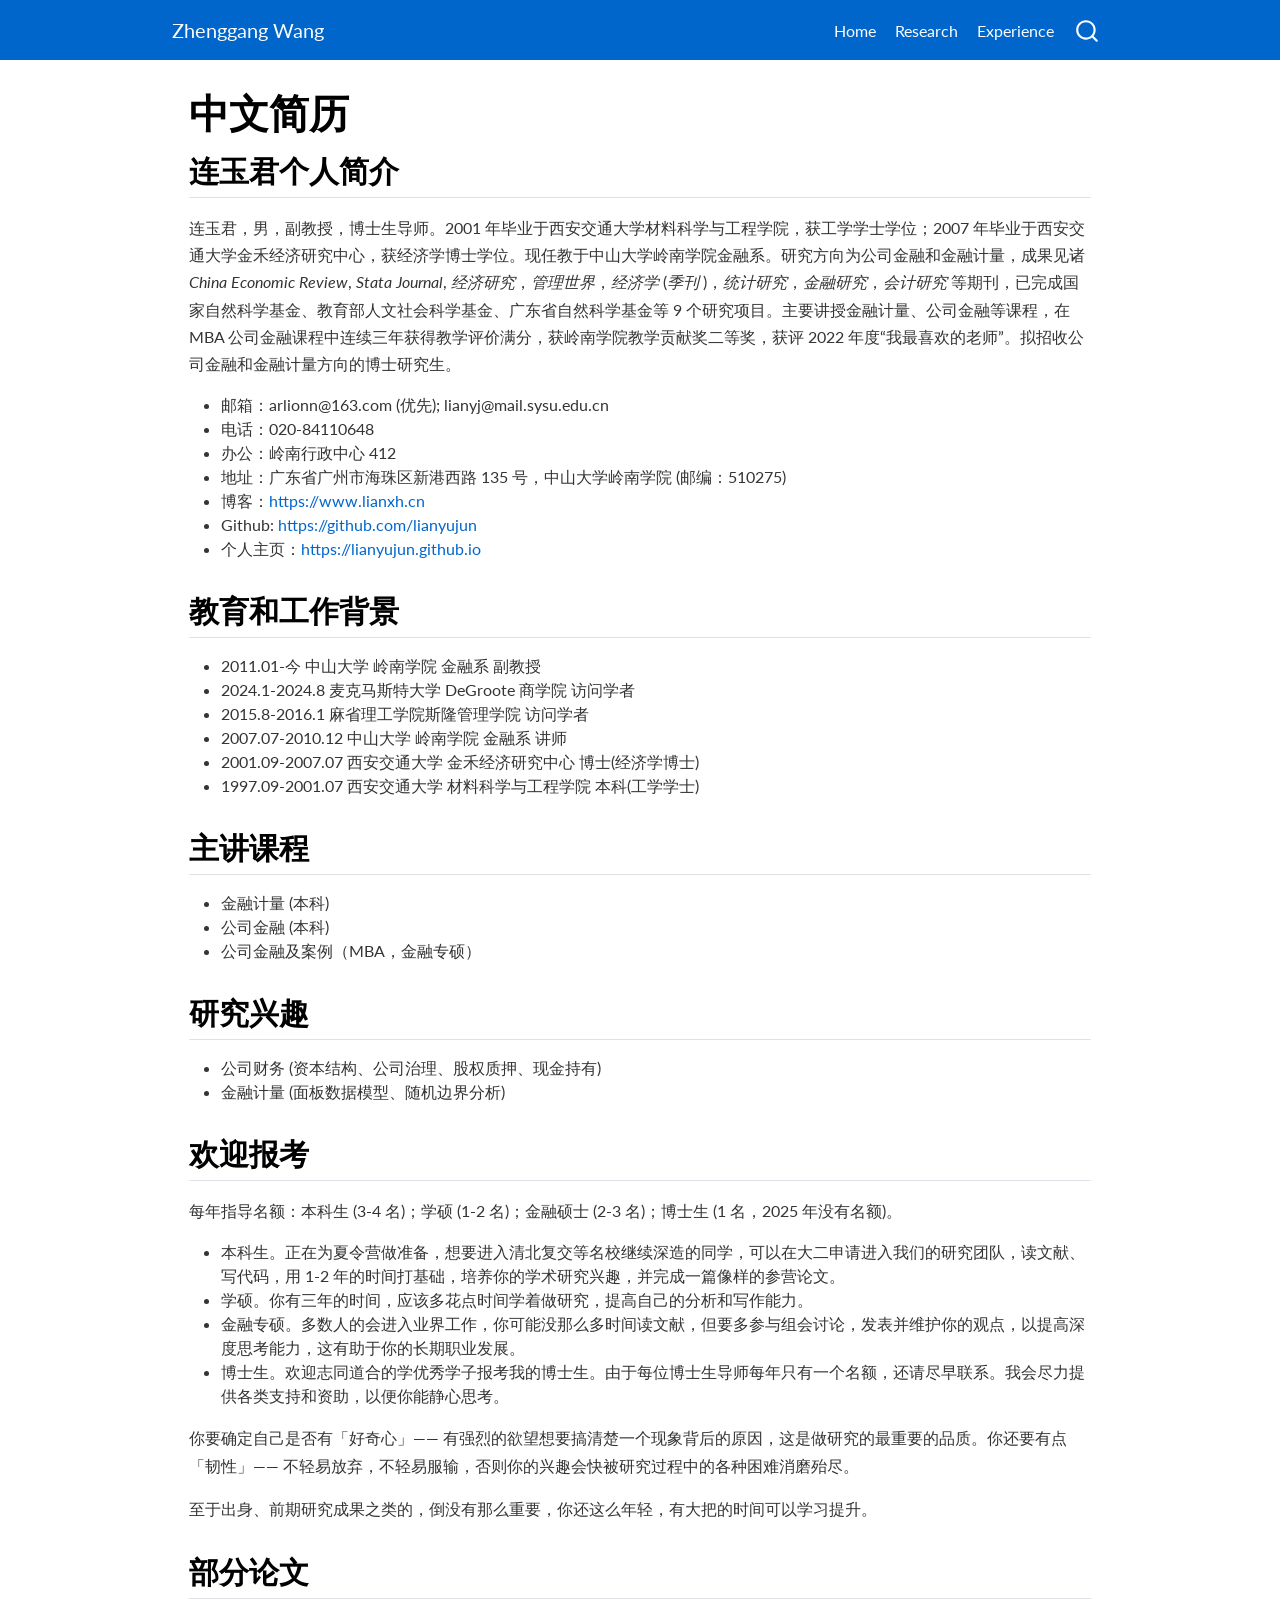
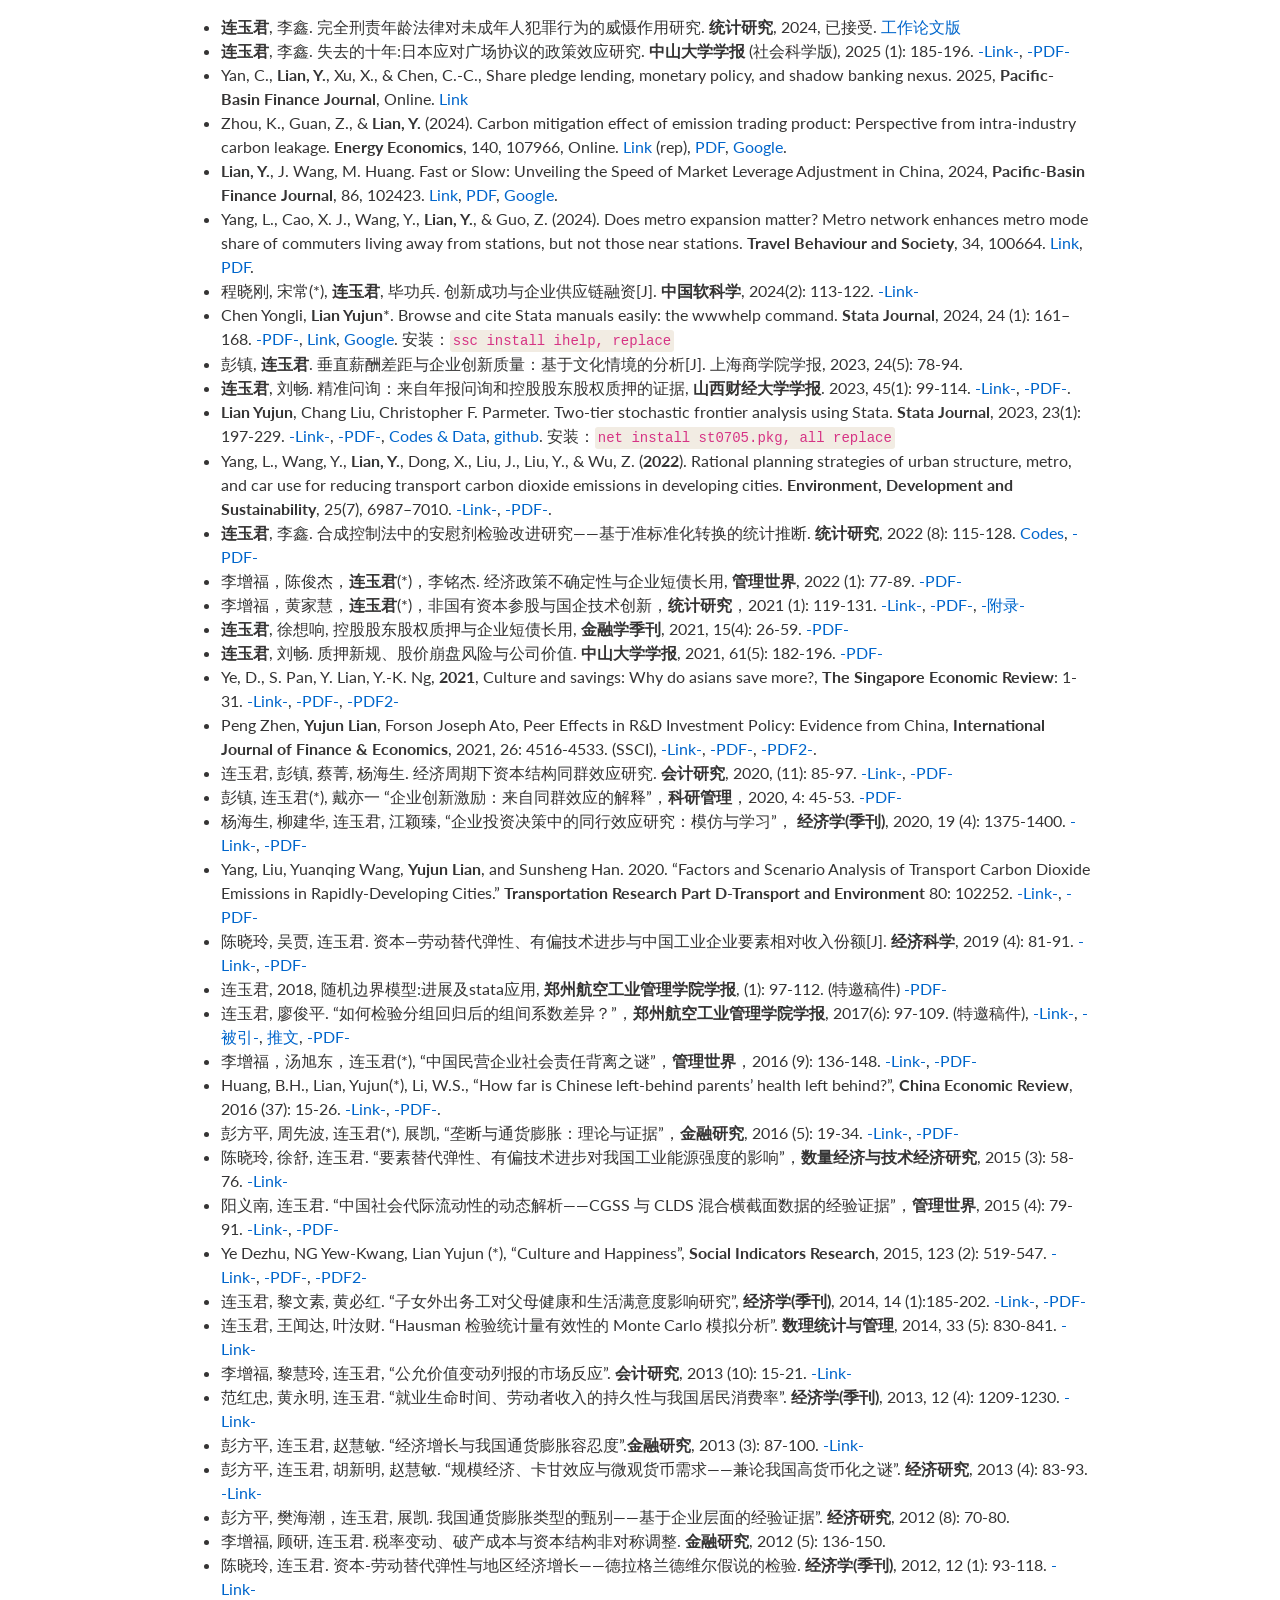
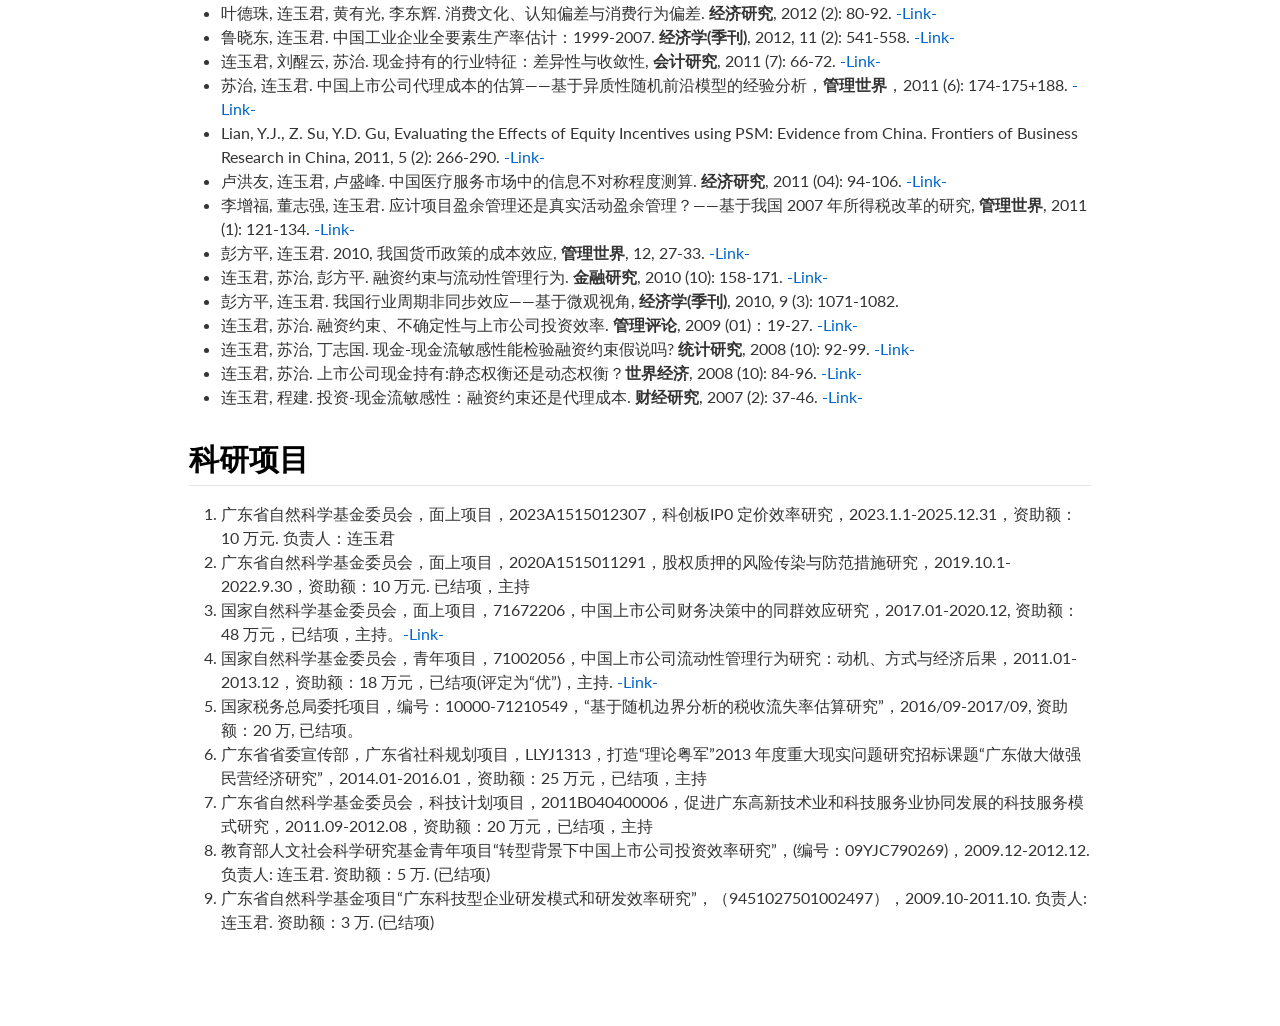
==== commit e061338c: "updated personal website" ====
--- a/docs/CV.html
+++ b/docs/CV.html
@@ -2,13 +2,16 @@
 <html xmlns="http://www.w3.org/1999/xhtml" lang="en" xml:lang="en"><head>
 
 <meta charset="utf-8">
-<meta name="generator" content="quarto-1.6.39">
+<meta name="generator" content="quarto-1.9.37">
 
 <meta name="viewport" content="width=device-width, initial-scale=1.0, user-scalable=yes">
 
 
-<title>中文简历 – Yujun Lian</title>
+<title>中文简历 – Zhenggang Wang</title>
 <style>
+/* Default styles provided by pandoc.
+** See https://pandoc.org/MANUAL.html#variables-for-html for config info.
+*/
 code{white-space: pre-wrap;}
 span.smallcaps{font-variant: small-caps;}
 div.columns{display: flex; gap: min(4vw, 1.5em);}
@@ -30,16 +33,17 @@
 <script src="site_libs/quarto-search/fuse.min.js"></script>
 <script src="site_libs/quarto-search/quarto-search.js"></script>
 <meta name="quarto:offset" content="./">
-<link href="./images/site-logo.png" rel="icon" type="image/png">
-<script src="site_libs/quarto-html/quarto.js"></script>
+<link href="./images/apple-touch-icon-180x180.png" rel="icon" type="image/png">
+<script src="site_libs/quarto-html/quarto.js" type="module"></script>
+<script src="site_libs/quarto-html/tabsets/tabsets.js" type="module"></script>
 <script src="site_libs/quarto-html/popper.min.js"></script>
 <script src="site_libs/quarto-html/tippy.umd.min.js"></script>
 <script src="site_libs/quarto-html/anchor.min.js"></script>
 <link href="site_libs/quarto-html/tippy.css" rel="stylesheet">
-<link href="site_libs/quarto-html/quarto-syntax-highlighting-fe8e7e522ae82dd820442a7d00205796.css" rel="stylesheet" id="quarto-text-highlighting-styles">
+<link href="site_libs/quarto-html/quarto-syntax-highlighting-a9c94084e156453ce75ecc8ff7b2041c.css" rel="stylesheet" id="quarto-text-highlighting-styles">
 <script src="site_libs/bootstrap/bootstrap.min.js"></script>
 <link href="site_libs/bootstrap/bootstrap-icons.css" rel="stylesheet">
-<link href="site_libs/bootstrap/bootstrap-5df277ab798583035ee15cc21a835e6a.min.css" rel="stylesheet" append-hash="true" id="quarto-bootstrap" data-mode="light">
+<link href="site_libs/bootstrap/bootstrap-d3f19b3d7b622b1c316061142769eb59.min.css" rel="stylesheet" append-hash="true" id="quarto-bootstrap" data-mode="light">
 <script id="quarto-search-options" type="application/json">{
   "location": "navbar",
   "copy-button": false,
@@ -71,7 +75,7 @@
 
 </head>
 
-<body class="nav-fixed">
+<body class="nav-fixed fullcontent quarto-light">
 
 <div id="quarto-search-results"></div>
   <header id="quarto-header" class="headroom fixed-top">
@@ -79,7 +83,7 @@
       <div class="navbar-container container-fluid">
       <div class="navbar-brand-container mx-auto">
     <a class="navbar-brand" href="./index.html">
-    <span class="navbar-title">Yujun Lian</span>
+    <span class="navbar-title">Zhenggang Wang</span>
     </a>
   </div>
             <div id="quarto-search" class="" title="Search"></div>
@@ -93,28 +97,12 @@
 <span class="menu-text">Home</span></a>
   </li>  
   <li class="nav-item">
-    <a class="nav-link" href="./publications.html"> 
-<span class="menu-text">Publications</span></a>
+    <a class="nav-link" href="./research.html"> 
+<span class="menu-text">Research</span></a>
   </li>  
   <li class="nav-item">
-    <a class="nav-link" href="./books.html"> 
-<span class="menu-text">Books</span></a>
-  </li>  
-  <li class="nav-item">
-    <a class="nav-link" href="./blog.html"> 
-<span class="menu-text">Blogs</span></a>
-  </li>  
-  <li class="nav-item">
-    <a class="nav-link" href="./codes.html"> 
-<span class="menu-text">Codes</span></a>
-  </li>  
-  <li class="nav-item">
-    <a class="nav-link" href="./Chinese.html"> 
-<span class="menu-text">中文</span></a>
-  </li>  
-  <li class="nav-item">
-    <a class="nav-link" href="./CV.pdf"> 
-<span class="menu-text">CV</span></a>
+    <a class="nav-link" href="./experience.html"> 
+<span class="menu-text">Experience</span></a>
   </li>  
 </ul>
           </div> <!-- /navcollapse -->
@@ -127,21 +115,7 @@
 <div id="quarto-content" class="quarto-container page-columns page-rows-contents page-layout-article page-navbar">
 <!-- sidebar -->
 <!-- margin-sidebar -->
-    <div id="quarto-margin-sidebar" class="sidebar margin-sidebar">
-        <nav id="TOC" role="doc-toc" class="toc-active">
-    <h2 id="toc-title">On this page</h2>
-   
-  <ul>
-  <li><a href="#连玉君个人简介" id="toc-连玉君个人简介" class="nav-link active" data-scroll-target="#连玉君个人简介">连玉君个人简介</a></li>
-  <li><a href="#教育和工作背景" id="toc-教育和工作背景" class="nav-link" data-scroll-target="#教育和工作背景">教育和工作背景</a></li>
-  <li><a href="#主讲课程" id="toc-主讲课程" class="nav-link" data-scroll-target="#主讲课程">主讲课程</a></li>
-  <li><a href="#研究兴趣" id="toc-研究兴趣" class="nav-link" data-scroll-target="#研究兴趣">研究兴趣</a></li>
-  <li><a href="#欢迎报考" id="toc-欢迎报考" class="nav-link" data-scroll-target="#欢迎报考">欢迎报考</a></li>
-  <li><a href="#部分论文" id="toc-部分论文" class="nav-link" data-scroll-target="#部分论文">部分论文</a></li>
-  <li><a href="#科研项目" id="toc-科研项目" class="nav-link" data-scroll-target="#科研项目">科研项目</a></li>
-  </ul>
-<div class="toc-actions"><ul><li><a href="https://github.com/lianyujun/lianyujun.github.io/edit/main/CV.md" class="toc-action"><i class="bi bi-github"></i>Edit this page</a></li><li><a href="https://github.com/lianyujun/lianyujun.github.io/issues/new" class="toc-action"><i class="bi empty"></i>Report an issue</a></li></ul></div></nav>
-    </div>
+    
 <!-- main -->
 <main class="content" id="quarto-document-content">
 
@@ -296,236 +270,243 @@
 
 </main> <!-- /main -->
 <script id="quarto-html-after-body" type="application/javascript">
-window.document.addEventListener("DOMContentLoaded", function (event) {
-  const toggleBodyColorMode = (bsSheetEl) => {
-    const mode = bsSheetEl.getAttribute("data-mode");
-    const bodyEl = window.document.querySelector("body");
-    if (mode === "dark") {
-      bodyEl.classList.add("quarto-dark");
-      bodyEl.classList.remove("quarto-light");
-    } else {
-      bodyEl.classList.add("quarto-light");
-      bodyEl.classList.remove("quarto-dark");
-    }
-  }
-  const toggleBodyColorPrimary = () => {
-    const bsSheetEl = window.document.querySelector("link#quarto-bootstrap");
-    if (bsSheetEl) {
-      toggleBodyColorMode(bsSheetEl);
-    }
-  }
-  toggleBodyColorPrimary();  
-  const icon = "";
-  const anchorJS = new window.AnchorJS();
-  anchorJS.options = {
-    placement: 'right',
-    icon: icon
-  };
-  anchorJS.add('.anchored');
-  const isCodeAnnotation = (el) => {
-    for (const clz of el.classList) {
-      if (clz.startsWith('code-annotation-')) {                     
-        return true;
-      }
-    }
-    return false;
-  }
-  const onCopySuccess = function(e) {
-    // button target
-    const button = e.trigger;
-    // don't keep focus
-    button.blur();
-    // flash "checked"
-    button.classList.add('code-copy-button-checked');
-    var currentTitle = button.getAttribute("title");
-    button.setAttribute("title", "Copied!");
-    let tooltip;
-    if (window.bootstrap) {
-      button.setAttribute("data-bs-toggle", "tooltip");
-      button.setAttribute("data-bs-placement", "left");
-      button.setAttribute("data-bs-title", "Copied!");
-      tooltip = new bootstrap.Tooltip(button, 
-        { trigger: "manual", 
-          customClass: "code-copy-button-tooltip",
-          offset: [0, -8]});
-      tooltip.show();    
-    }
-    setTimeout(function() {
-      if (tooltip) {
-        tooltip.hide();
-        button.removeAttribute("data-bs-title");
-        button.removeAttribute("data-bs-toggle");
-        button.removeAttribute("data-bs-placement");
-      }
-      button.setAttribute("title", currentTitle);
-      button.classList.remove('code-copy-button-checked');
-    }, 1000);
-    // clear code selection
-    e.clearSelection();
-  }
-  const getTextToCopy = function(trigger) {
-      const codeEl = trigger.previousElementSibling.cloneNode(true);
+  window.document.addEventListener("DOMContentLoaded", function (event) {
+    const icon = "";
+    const anchorJS = new window.AnchorJS();
+    anchorJS.options = {
+      placement: 'right',
+      icon: icon
+    };
+    anchorJS.add('.anchored');
+    const isCodeAnnotation = (el) => {
+      for (const clz of el.classList) {
+        if (clz.startsWith('code-annotation-')) {                     
+          return true;
+        }
+      }
+      return false;
+    }
+    const onCopySuccess = function(e) {
+      // button target
+      const button = e.trigger;
+      // don't keep focus
+      button.blur();
+      // flash "checked"
+      button.classList.add('code-copy-button-checked');
+      var currentTitle = button.getAttribute("title");
+      button.setAttribute("title", "Copied!");
+      let tooltip;
+      if (window.bootstrap) {
+        button.setAttribute("data-bs-toggle", "tooltip");
+        button.setAttribute("data-bs-placement", "left");
+        button.setAttribute("data-bs-title", "Copied!");
+        tooltip = new bootstrap.Tooltip(button, 
+          { trigger: "manual", 
+            customClass: "code-copy-button-tooltip",
+            offset: [0, -8]});
+        tooltip.show();    
+      }
+      setTimeout(function() {
+        if (tooltip) {
+          tooltip.hide();
+          button.removeAttribute("data-bs-title");
+          button.removeAttribute("data-bs-toggle");
+          button.removeAttribute("data-bs-placement");
+        }
+        button.setAttribute("title", currentTitle);
+        button.classList.remove('code-copy-button-checked');
+      }, 1000);
+      // clear code selection
+      e.clearSelection();
+    }
+    const getTextToCopy = function(trigger) {
+      const outerScaffold = trigger.parentElement.cloneNode(true);
+      const codeEl = outerScaffold.querySelector('code');
       for (const childEl of codeEl.children) {
         if (isCodeAnnotation(childEl)) {
           childEl.remove();
         }
       }
       return codeEl.innerText;
-  }
-  const clipboard = new window.ClipboardJS('.code-copy-button:not([data-in-quarto-modal])', {
-    text: getTextToCopy
-  });
-  clipboard.on('success', onCopySuccess);
-  if (window.document.getElementById('quarto-embedded-source-code-modal')) {
-    const clipboardModal = new window.ClipboardJS('.code-copy-button[data-in-quarto-modal]', {
-      text: getTextToCopy,
-      container: window.document.getElementById('quarto-embedded-source-code-modal')
+    }
+    const clipboard = new window.ClipboardJS('.code-copy-button:not([data-in-quarto-modal])', {
+      text: getTextToCopy
     });
-    clipboardModal.on('success', onCopySuccess);
-  }
-    var localhostRegex = new RegExp(/^(?:http|https):\/\/localhost\:?[0-9]*\//);
-    var mailtoRegex = new RegExp(/^mailto:/);
-      var filterRegex = new RegExp("https:\/\/lianyujun\.github\.io");
-    var isInternal = (href) => {
-        return filterRegex.test(href) || localhostRegex.test(href) || mailtoRegex.test(href);
-    }
-    // Inspect non-navigation links and adorn them if external
- 	var links = window.document.querySelectorAll('a[href]:not(.nav-link):not(.navbar-brand):not(.toc-action):not(.sidebar-link):not(.sidebar-item-toggle):not(.pagination-link):not(.no-external):not([aria-hidden]):not(.dropdown-item):not(.quarto-navigation-tool):not(.about-link)');
-    for (var i=0; i<links.length; i++) {
-      const link = links[i];
-      if (!isInternal(link.href)) {
-        // undo the damage that might have been done by quarto-nav.js in the case of
-        // links that we want to consider external
-        if (link.dataset.originalHref !== undefined) {
-          link.href = link.dataset.originalHref;
-        }
-      }
-    }
-  function tippyHover(el, contentFn, onTriggerFn, onUntriggerFn) {
-    const config = {
-      allowHTML: true,
-      maxWidth: 500,
-      delay: 100,
-      arrow: false,
-      appendTo: function(el) {
-          return el.parentElement;
-      },
-      interactive: true,
-      interactiveBorder: 10,
-      theme: 'quarto',
-      placement: 'bottom-start',
-    };
-    if (contentFn) {
-      config.content = contentFn;
-    }
-    if (onTriggerFn) {
-      config.onTrigger = onTriggerFn;
-    }
-    if (onUntriggerFn) {
-      config.onUntrigger = onUntriggerFn;
-    }
-    window.tippy(el, config); 
-  }
-  const noterefs = window.document.querySelectorAll('a[role="doc-noteref"]');
-  for (var i=0; i<noterefs.length; i++) {
-    const ref = noterefs[i];
-    tippyHover(ref, function() {
-      // use id or data attribute instead here
-      let href = ref.getAttribute('data-footnote-href') || ref.getAttribute('href');
-      try { href = new URL(href).hash; } catch {}
-      const id = href.replace(/^#\/?/, "");
-      const note = window.document.getElementById(id);
-      if (note) {
-        return note.innerHTML;
+    clipboard.on('success', onCopySuccess);
+    if (window.document.getElementById('quarto-embedded-source-code-modal')) {
+      const clipboardModal = new window.ClipboardJS('.code-copy-button[data-in-quarto-modal]', {
+        text: getTextToCopy,
+        container: window.document.getElementById('quarto-embedded-source-code-modal')
+      });
+      clipboardModal.on('success', onCopySuccess);
+    }
+      var localhostRegex = new RegExp(/^(?:http|https):\/\/localhost\:?[0-9]*\//);
+      var mailtoRegex = new RegExp(/^mailto:/);
+        var filterRegex = new RegExp("https:\/\/lianyujun\.github\.io");
+      var isInternal = (href) => {
+          return filterRegex.test(href) || localhostRegex.test(href) || mailtoRegex.test(href);
+      }
+      // Inspect non-navigation links and adorn them if external
+     var links = window.document.querySelectorAll('a[href]:not(.nav-link):not(.navbar-brand):not(.toc-action):not(.sidebar-link):not(.sidebar-item-toggle):not(.pagination-link):not(.no-external):not([aria-hidden]):not(.dropdown-item):not(.quarto-navigation-tool):not(.about-link)');
+      for (var i=0; i<links.length; i++) {
+        const link = links[i];
+        if (!isInternal(link.href)) {
+          // undo the damage that might have been done by quarto-nav.js in the case of
+          // links that we want to consider external
+          if (link.dataset.originalHref !== undefined) {
+            link.href = link.dataset.originalHref;
+          }
+        }
+      }
+    function tippyHover(el, contentFn, onTriggerFn, onUntriggerFn) {
+      const config = {
+        allowHTML: true,
+        maxWidth: 500,
+        delay: 100,
+        arrow: false,
+        appendTo: function(el) {
+            return el.parentElement;
+        },
+        interactive: true,
+        interactiveBorder: 10,
+        theme: 'quarto',
+        placement: 'bottom-start',
+      };
+      if (contentFn) {
+        config.content = contentFn;
+      }
+      if (onTriggerFn) {
+        config.onTrigger = onTriggerFn;
+      }
+      if (onUntriggerFn) {
+        config.onUntrigger = onUntriggerFn;
+      }
+      window.tippy(el, config); 
+    }
+    const noterefs = window.document.querySelectorAll('a[role="doc-noteref"]');
+    for (var i=0; i<noterefs.length; i++) {
+      const ref = noterefs[i];
+      tippyHover(ref, function() {
+        // use id or data attribute instead here
+        let href = ref.getAttribute('data-footnote-href') || ref.getAttribute('href');
+        try { href = new URL(href).hash; } catch {}
+        const id = href.replace(/^#\/?/, "");
+        const note = window.document.getElementById(id);
+        if (note) {
+          return note.innerHTML;
+        } else {
+          return "";
+        }
+      });
+    }
+    const xrefs = window.document.querySelectorAll('a.quarto-xref');
+    const processXRef = (id, note) => {
+      // Strip column container classes
+      const stripColumnClz = (el) => {
+        el.classList.remove("page-full", "page-columns");
+        if (el.children) {
+          for (const child of el.children) {
+            stripColumnClz(child);
+          }
+        }
+      }
+      stripColumnClz(note)
+      if (id === null || id.startsWith('sec-')) {
+        // Special case sections, only their first couple elements
+        const container = document.createElement("div");
+        if (note.children && note.children.length > 2) {
+          container.appendChild(note.children[0].cloneNode(true));
+          for (let i = 1; i < note.children.length; i++) {
+            const child = note.children[i];
+            if (child.tagName === "P" && child.innerText === "") {
+              continue;
+            } else {
+              container.appendChild(child.cloneNode(true));
+              break;
+            }
+          }
+          if (window.Quarto?.typesetMath) {
+            window.Quarto.typesetMath(container);
+          }
+          return container.innerHTML
+        } else {
+          if (window.Quarto?.typesetMath) {
+            window.Quarto.typesetMath(note);
+          }
+          return note.innerHTML;
+        }
       } else {
-        return "";
-      }
-    });
-  }
-  const xrefs = window.document.querySelectorAll('a.quarto-xref');
-  const processXRef = (id, note) => {
-    // Strip column container classes
-    const stripColumnClz = (el) => {
-      el.classList.remove("page-full", "page-columns");
-      if (el.children) {
-        for (const child of el.children) {
-          stripColumnClz(child);
-        }
-      }
-    }
-    stripColumnClz(note)
-    if (id === null || id.startsWith('sec-')) {
-      // Special case sections, only their first couple elements
-      const container = document.createElement("div");
-      if (note.children && note.children.length > 2) {
-        container.appendChild(note.children[0].cloneNode(true));
-        for (let i = 1; i < note.children.length; i++) {
-          const child = note.children[i];
-          if (child.tagName === "P" && child.innerText === "") {
-            continue;
-          } else {
-            container.appendChild(child.cloneNode(true));
-            break;
-          }
-        }
-        if (window.Quarto?.typesetMath) {
-          window.Quarto.typesetMath(container);
-        }
-        return container.innerHTML
-      } else {
+        // Remove any anchor links if they are present
+        const anchorLink = note.querySelector('a.anchorjs-link');
+        if (anchorLink) {
+          anchorLink.remove();
+        }
         if (window.Quarto?.typesetMath) {
           window.Quarto.typesetMath(note);
         }
-        return note.innerHTML;
-      }
-    } else {
-      // Remove any anchor links if they are present
-      const anchorLink = note.querySelector('a.anchorjs-link');
-      if (anchorLink) {
-        anchorLink.remove();
-      }
-      if (window.Quarto?.typesetMath) {
-        window.Quarto.typesetMath(note);
-      }
-      if (note.classList.contains("callout")) {
-        return note.outerHTML;
-      } else {
-        return note.innerHTML;
-      }
-    }
-  }
-  for (var i=0; i<xrefs.length; i++) {
-    const xref = xrefs[i];
-    tippyHover(xref, undefined, function(instance) {
-      instance.disable();
-      let url = xref.getAttribute('href');
-      let hash = undefined; 
-      if (url.startsWith('#')) {
-        hash = url;
-      } else {
-        try { hash = new URL(url).hash; } catch {}
-      }
-      if (hash) {
-        const id = hash.replace(/^#\/?/, "");
-        const note = window.document.getElementById(id);
-        if (note !== null) {
-          try {
-            const html = processXRef(id, note.cloneNode(true));
-            instance.setContent(html);
-          } finally {
-            instance.enable();
-            instance.show();
-          }
+        if (note.classList.contains("callout")) {
+          return note.outerHTML;
         } else {
-          // See if we can fetch this
-          fetch(url.split('#')[0])
+          return note.innerHTML;
+        }
+      }
+    }
+    for (var i=0; i<xrefs.length; i++) {
+      const xref = xrefs[i];
+      tippyHover(xref, undefined, function(instance) {
+        instance.disable();
+        let url = xref.getAttribute('href');
+        let hash = undefined; 
+        if (url.startsWith('#')) {
+          hash = url;
+        } else {
+          try { hash = new URL(url).hash; } catch {}
+        }
+        if (hash) {
+          const id = hash.replace(/^#\/?/, "");
+          const note = window.document.getElementById(id);
+          if (note !== null) {
+            try {
+              const html = processXRef(id, note.cloneNode(true));
+              instance.setContent(html);
+            } finally {
+              instance.enable();
+              instance.show();
+            }
+          } else {
+            // See if we can fetch this
+            fetch(url.split('#')[0])
+            .then(res => res.text())
+            .then(html => {
+              const parser = new DOMParser();
+              const htmlDoc = parser.parseFromString(html, "text/html");
+              const note = htmlDoc.getElementById(id);
+              if (note !== null) {
+                const html = processXRef(id, note);
+                instance.setContent(html);
+              } 
+            }).finally(() => {
+              instance.enable();
+              instance.show();
+            });
+          }
+        } else {
+          // See if we can fetch a full url (with no hash to target)
+          // This is a special case and we should probably do some content thinning / targeting
+          fetch(url)
           .then(res => res.text())
           .then(html => {
             const parser = new DOMParser();
             const htmlDoc = parser.parseFromString(html, "text/html");
-            const note = htmlDoc.getElementById(id);
+            const note = htmlDoc.querySelector('main.content');
             if (note !== null) {
-              const html = processXRef(id, note);
+              // This should only happen for chapter cross references
+              // (since there is no id in the URL)
+              // remove the first header
+              if (note.children.length > 0 && note.children[0].tagName === "HEADER") {
+                note.children[0].remove();
+              }
+              const html = processXRef(null, note);
               instance.setContent(html);
             } 
           }).finally(() => {
@@ -533,199 +514,162 @@
             instance.show();
           });
         }
+      }, function(instance) {
+      });
+    }
+        let selectedAnnoteEl;
+        const selectorForAnnotation = ( cell, annotation) => {
+          let cellAttr = 'data-code-cell="' + cell + '"';
+          let lineAttr = 'data-code-annotation="' +  annotation + '"';
+          const selector = 'span[' + cellAttr + '][' + lineAttr + ']';
+          return selector;
+        }
+        const selectCodeLines = (annoteEl) => {
+          const doc = window.document;
+          const targetCell = annoteEl.getAttribute("data-target-cell");
+          const targetAnnotation = annoteEl.getAttribute("data-target-annotation");
+          const annoteSpan = window.document.querySelector(selectorForAnnotation(targetCell, targetAnnotation));
+          const lines = annoteSpan.getAttribute("data-code-lines").split(",");
+          const lineIds = lines.map((line) => {
+            return targetCell + "-" + line;
+          })
+          let top = null;
+          let height = null;
+          let parent = null;
+          if (lineIds.length > 0) {
+              //compute the position of the single el (top and bottom and make a div)
+              const el = window.document.getElementById(lineIds[0]);
+              top = el.offsetTop;
+              height = el.offsetHeight;
+              parent = el.parentElement.parentElement;
+            if (lineIds.length > 1) {
+              const lastEl = window.document.getElementById(lineIds[lineIds.length - 1]);
+              const bottom = lastEl.offsetTop + lastEl.offsetHeight;
+              height = bottom - top;
+            }
+            if (top !== null && height !== null && parent !== null) {
+              // cook up a div (if necessary) and position it 
+              let div = window.document.getElementById("code-annotation-line-highlight");
+              if (div === null) {
+                div = window.document.createElement("div");
+                div.setAttribute("id", "code-annotation-line-highlight");
+                div.style.position = 'absolute';
+                parent.appendChild(div);
+              }
+              div.style.top = top - 2 + "px";
+              div.style.height = height + 4 + "px";
+              div.style.left = 0;
+              let gutterDiv = window.document.getElementById("code-annotation-line-highlight-gutter");
+              if (gutterDiv === null) {
+                gutterDiv = window.document.createElement("div");
+                gutterDiv.setAttribute("id", "code-annotation-line-highlight-gutter");
+                gutterDiv.style.position = 'absolute';
+                const codeCell = window.document.getElementById(targetCell);
+                const gutter = codeCell.querySelector('.code-annotation-gutter');
+                gutter.appendChild(gutterDiv);
+              }
+              gutterDiv.style.top = top - 2 + "px";
+              gutterDiv.style.height = height + 4 + "px";
+            }
+            selectedAnnoteEl = annoteEl;
+          }
+        };
+        const unselectCodeLines = () => {
+          const elementsIds = ["code-annotation-line-highlight", "code-annotation-line-highlight-gutter"];
+          elementsIds.forEach((elId) => {
+            const div = window.document.getElementById(elId);
+            if (div) {
+              div.remove();
+            }
+          });
+          selectedAnnoteEl = undefined;
+        };
+          // Handle positioning of the toggle
+      window.addEventListener(
+        "resize",
+        throttle(() => {
+          elRect = undefined;
+          if (selectedAnnoteEl) {
+            selectCodeLines(selectedAnnoteEl);
+          }
+        }, 10)
+      );
+      function throttle(fn, ms) {
+      let throttle = false;
+      let timer;
+        return (...args) => {
+          if(!throttle) { // first call gets through
+              fn.apply(this, args);
+              throttle = true;
+          } else { // all the others get throttled
+              if(timer) clearTimeout(timer); // cancel #2
+              timer = setTimeout(() => {
+                fn.apply(this, args);
+                timer = throttle = false;
+              }, ms);
+          }
+        };
+      }
+        // Attach click handler to the DT
+        const annoteDls = window.document.querySelectorAll('dt[data-target-cell]');
+        for (const annoteDlNode of annoteDls) {
+          annoteDlNode.addEventListener('click', (event) => {
+            const clickedEl = event.target;
+            if (clickedEl !== selectedAnnoteEl) {
+              unselectCodeLines();
+              const activeEl = window.document.querySelector('dt[data-target-cell].code-annotation-active');
+              if (activeEl) {
+                activeEl.classList.remove('code-annotation-active');
+              }
+              selectCodeLines(clickedEl);
+              clickedEl.classList.add('code-annotation-active');
+            } else {
+              // Unselect the line
+              unselectCodeLines();
+              clickedEl.classList.remove('code-annotation-active');
+            }
+          });
+        }
+    const findCites = (el) => {
+      const parentEl = el.parentElement;
+      if (parentEl) {
+        const cites = parentEl.dataset.cites;
+        if (cites) {
+          return {
+            el,
+            cites: cites.split(' ')
+          };
+        } else {
+          return findCites(el.parentElement)
+        }
       } else {
-        // See if we can fetch a full url (with no hash to target)
-        // This is a special case and we should probably do some content thinning / targeting
-        fetch(url)
-        .then(res => res.text())
-        .then(html => {
-          const parser = new DOMParser();
-          const htmlDoc = parser.parseFromString(html, "text/html");
-          const note = htmlDoc.querySelector('main.content');
-          if (note !== null) {
-            // This should only happen for chapter cross references
-            // (since there is no id in the URL)
-            // remove the first header
-            if (note.children.length > 0 && note.children[0].tagName === "HEADER") {
-              note.children[0].remove();
+        return undefined;
+      }
+    };
+    var bibliorefs = window.document.querySelectorAll('a[role="doc-biblioref"]');
+    for (var i=0; i<bibliorefs.length; i++) {
+      const ref = bibliorefs[i];
+      const citeInfo = findCites(ref);
+      if (citeInfo) {
+        tippyHover(citeInfo.el, function() {
+          var popup = window.document.createElement('div');
+          citeInfo.cites.forEach(function(cite) {
+            var citeDiv = window.document.createElement('div');
+            citeDiv.classList.add('hanging-indent');
+            citeDiv.classList.add('csl-entry');
+            var biblioDiv = window.document.getElementById('ref-' + cite);
+            if (biblioDiv) {
+              citeDiv.innerHTML = biblioDiv.innerHTML;
             }
-            const html = processXRef(null, note);
-            instance.setContent(html);
-          } 
-        }).finally(() => {
-          instance.enable();
-          instance.show();
+            popup.appendChild(citeDiv);
+          });
+          return popup.innerHTML;
         });
       }
-    }, function(instance) {
-    });
-  }
-      let selectedAnnoteEl;
-      const selectorForAnnotation = ( cell, annotation) => {
-        let cellAttr = 'data-code-cell="' + cell + '"';
-        let lineAttr = 'data-code-annotation="' +  annotation + '"';
-        const selector = 'span[' + cellAttr + '][' + lineAttr + ']';
-        return selector;
-      }
-      const selectCodeLines = (annoteEl) => {
-        const doc = window.document;
-        const targetCell = annoteEl.getAttribute("data-target-cell");
-        const targetAnnotation = annoteEl.getAttribute("data-target-annotation");
-        const annoteSpan = window.document.querySelector(selectorForAnnotation(targetCell, targetAnnotation));
-        const lines = annoteSpan.getAttribute("data-code-lines").split(",");
-        const lineIds = lines.map((line) => {
-          return targetCell + "-" + line;
-        })
-        let top = null;
-        let height = null;
-        let parent = null;
-        if (lineIds.length > 0) {
-            //compute the position of the single el (top and bottom and make a div)
-            const el = window.document.getElementById(lineIds[0]);
-            top = el.offsetTop;
-            height = el.offsetHeight;
-            parent = el.parentElement.parentElement;
-          if (lineIds.length > 1) {
-            const lastEl = window.document.getElementById(lineIds[lineIds.length - 1]);
-            const bottom = lastEl.offsetTop + lastEl.offsetHeight;
-            height = bottom - top;
-          }
-          if (top !== null && height !== null && parent !== null) {
-            // cook up a div (if necessary) and position it 
-            let div = window.document.getElementById("code-annotation-line-highlight");
-            if (div === null) {
-              div = window.document.createElement("div");
-              div.setAttribute("id", "code-annotation-line-highlight");
-              div.style.position = 'absolute';
-              parent.appendChild(div);
-            }
-            div.style.top = top - 2 + "px";
-            div.style.height = height + 4 + "px";
-            div.style.left = 0;
-            let gutterDiv = window.document.getElementById("code-annotation-line-highlight-gutter");
-            if (gutterDiv === null) {
-              gutterDiv = window.document.createElement("div");
-              gutterDiv.setAttribute("id", "code-annotation-line-highlight-gutter");
-              gutterDiv.style.position = 'absolute';
-              const codeCell = window.document.getElementById(targetCell);
-              const gutter = codeCell.querySelector('.code-annotation-gutter');
-              gutter.appendChild(gutterDiv);
-            }
-            gutterDiv.style.top = top - 2 + "px";
-            gutterDiv.style.height = height + 4 + "px";
-          }
-          selectedAnnoteEl = annoteEl;
-        }
-      };
-      const unselectCodeLines = () => {
-        const elementsIds = ["code-annotation-line-highlight", "code-annotation-line-highlight-gutter"];
-        elementsIds.forEach((elId) => {
-          const div = window.document.getElementById(elId);
-          if (div) {
-            div.remove();
-          }
-        });
-        selectedAnnoteEl = undefined;
-      };
-        // Handle positioning of the toggle
-    window.addEventListener(
-      "resize",
-      throttle(() => {
-        elRect = undefined;
-        if (selectedAnnoteEl) {
-          selectCodeLines(selectedAnnoteEl);
-        }
-      }, 10)
-    );
-    function throttle(fn, ms) {
-    let throttle = false;
-    let timer;
-      return (...args) => {
-        if(!throttle) { // first call gets through
-            fn.apply(this, args);
-            throttle = true;
-        } else { // all the others get throttled
-            if(timer) clearTimeout(timer); // cancel #2
-            timer = setTimeout(() => {
-              fn.apply(this, args);
-              timer = throttle = false;
-            }, ms);
-        }
-      };
-    }
-      // Attach click handler to the DT
-      const annoteDls = window.document.querySelectorAll('dt[data-target-cell]');
-      for (const annoteDlNode of annoteDls) {
-        annoteDlNode.addEventListener('click', (event) => {
-          const clickedEl = event.target;
-          if (clickedEl !== selectedAnnoteEl) {
-            unselectCodeLines();
-            const activeEl = window.document.querySelector('dt[data-target-cell].code-annotation-active');
-            if (activeEl) {
-              activeEl.classList.remove('code-annotation-active');
-            }
-            selectCodeLines(clickedEl);
-            clickedEl.classList.add('code-annotation-active');
-          } else {
-            // Unselect the line
-            unselectCodeLines();
-            clickedEl.classList.remove('code-annotation-active');
-          }
-        });
-      }
-  const findCites = (el) => {
-    const parentEl = el.parentElement;
-    if (parentEl) {
-      const cites = parentEl.dataset.cites;
-      if (cites) {
-        return {
-          el,
-          cites: cites.split(' ')
-        };
-      } else {
-        return findCites(el.parentElement)
-      }
-    } else {
-      return undefined;
-    }
-  };
-  var bibliorefs = window.document.querySelectorAll('a[role="doc-biblioref"]');
-  for (var i=0; i<bibliorefs.length; i++) {
-    const ref = bibliorefs[i];
-    const citeInfo = findCites(ref);
-    if (citeInfo) {
-      tippyHover(citeInfo.el, function() {
-        var popup = window.document.createElement('div');
-        citeInfo.cites.forEach(function(cite) {
-          var citeDiv = window.document.createElement('div');
-          citeDiv.classList.add('hanging-indent');
-          citeDiv.classList.add('csl-entry');
-          var biblioDiv = window.document.getElementById('ref-' + cite);
-          if (biblioDiv) {
-            citeDiv.innerHTML = biblioDiv.innerHTML;
-          }
-          popup.appendChild(citeDiv);
-        });
-        return popup.innerHTML;
-      });
-    }
-  }
-});
-</script>
+    }
+  });
+  </script>
 </div> <!-- /content -->
-<footer class="footer">
-  <div class="nav-footer">
-    <div class="nav-footer-left">
-<p><a href="https://www.lianxh.cn">lianxh.cn</a><br></p>
-</div>   
-    <div class="nav-footer-center">
-      &nbsp;
-    <div class="toc-actions d-sm-block d-md-none"><ul><li><a href="https://github.com/lianyujun/lianyujun.github.io/edit/main/CV.md" class="toc-action"><i class="bi bi-github"></i>Edit this page</a></li><li><a href="https://github.com/lianyujun/lianyujun.github.io/issues/new" class="toc-action"><i class="bi empty"></i>Report an issue</a></li></ul></div></div>
-    <div class="nav-footer-right">
-<p>Made with <a href="https://quarto.org/">Quarto</a><br></p>
-</div>
-  </div>
-</footer>
 
 
 
--- a/docs/site_libs/quarto-html/quarto-syntax-highlighting-a9c94084e156453ce75ecc8ff7b2041c.css
+++ b/docs/site_libs/quarto-html/quarto-syntax-highlighting-a9c94084e156453ce75ecc8ff7b2041c.css
@@ -0,0 +1,236 @@
+/* quarto syntax highlight colors */
+:root {
+  --quarto-hl-ot-color: #003B4F;
+  --quarto-hl-at-color: #657422;
+  --quarto-hl-ss-color: #20794D;
+  --quarto-hl-an-color: #5E5E5E;
+  --quarto-hl-fu-color: #4758AB;
+  --quarto-hl-st-color: #20794D;
+  --quarto-hl-cf-color: #003B4F;
+  --quarto-hl-op-color: #5E5E5E;
+  --quarto-hl-er-color: #AD0000;
+  --quarto-hl-bn-color: #AD0000;
+  --quarto-hl-al-color: #AD0000;
+  --quarto-hl-va-color: #111111;
+  --quarto-hl-bu-color: inherit;
+  --quarto-hl-ex-color: inherit;
+  --quarto-hl-pp-color: #AD0000;
+  --quarto-hl-in-color: #5E5E5E;
+  --quarto-hl-vs-color: #20794D;
+  --quarto-hl-wa-color: #5E5E5E;
+  --quarto-hl-do-color: #5E5E5E;
+  --quarto-hl-im-color: #00769E;
+  --quarto-hl-ch-color: #20794D;
+  --quarto-hl-dt-color: #AD0000;
+  --quarto-hl-fl-color: #AD0000;
+  --quarto-hl-co-color: #5E5E5E;
+  --quarto-hl-cv-color: #5E5E5E;
+  --quarto-hl-cn-color: #8f5902;
+  --quarto-hl-sc-color: #5E5E5E;
+  --quarto-hl-dv-color: #AD0000;
+  --quarto-hl-kw-color: #003B4F;
+}
+
+/* other quarto variables */
+:root {
+  --quarto-font-monospace: "Source Code Pro", monospace;
+}
+
+/* syntax highlight based on Pandoc's rules */
+pre > code.sourceCode > span {
+  color: #003B4F;
+}
+
+code.sourceCode > span {
+  color: #003B4F;
+}
+
+div.sourceCode,
+div.sourceCode pre.sourceCode {
+  color: #003B4F;
+}
+
+/* Normal */
+code span {
+  color: #003B4F;
+}
+
+/* Alert */
+code span.al {
+  color: #AD0000;
+  font-style: inherit;
+}
+
+/* Annotation */
+code span.an {
+  color: #5E5E5E;
+  font-style: inherit;
+}
+
+/* Attribute */
+code span.at {
+  color: #657422;
+  font-style: inherit;
+}
+
+/* BaseN */
+code span.bn {
+  color: #AD0000;
+  font-style: inherit;
+}
+
+/* BuiltIn */
+code span.bu {
+  font-style: inherit;
+}
+
+/* ControlFlow */
+code span.cf {
+  color: #003B4F;
+  font-weight: bold;
+  font-style: inherit;
+}
+
+/* Char */
+code span.ch {
+  color: #20794D;
+  font-style: inherit;
+}
+
+/* Constant */
+code span.cn {
+  color: #8f5902;
+  font-style: inherit;
+}
+
+/* Comment */
+code span.co {
+  color: #5E5E5E;
+  font-style: inherit;
+}
+
+/* CommentVar */
+code span.cv {
+  color: #5E5E5E;
+  font-style: italic;
+}
+
+/* Documentation */
+code span.do {
+  color: #5E5E5E;
+  font-style: italic;
+}
+
+/* DataType */
+code span.dt {
+  color: #AD0000;
+  font-style: inherit;
+}
+
+/* DecVal */
+code span.dv {
+  color: #AD0000;
+  font-style: inherit;
+}
+
+/* Error */
+code span.er {
+  color: #AD0000;
+  font-style: inherit;
+}
+
+/* Extension */
+code span.ex {
+  font-style: inherit;
+}
+
+/* Float */
+code span.fl {
+  color: #AD0000;
+  font-style: inherit;
+}
+
+/* Function */
+code span.fu {
+  color: #4758AB;
+  font-style: inherit;
+}
+
+/* Import */
+code span.im {
+  color: #00769E;
+  font-style: inherit;
+}
+
+/* Information */
+code span.in {
+  color: #5E5E5E;
+  font-style: inherit;
+}
+
+/* Keyword */
+code span.kw {
+  color: #003B4F;
+  font-weight: bold;
+  font-style: inherit;
+}
+
+/* Operator */
+code span.op {
+  color: #5E5E5E;
+  font-style: inherit;
+}
+
+/* Other */
+code span.ot {
+  color: #003B4F;
+  font-style: inherit;
+}
+
+/* Preprocessor */
+code span.pp {
+  color: #AD0000;
+  font-style: inherit;
+}
+
+/* SpecialChar */
+code span.sc {
+  color: #5E5E5E;
+  font-style: inherit;
+}
+
+/* SpecialString */
+code span.ss {
+  color: #20794D;
+  font-style: inherit;
+}
+
+/* String */
+code span.st {
+  color: #20794D;
+  font-style: inherit;
+}
+
+/* Variable */
+code span.va {
+  color: #111111;
+  font-style: inherit;
+}
+
+/* VerbatimString */
+code span.vs {
+  color: #20794D;
+  font-style: inherit;
+}
+
+/* Warning */
+code span.wa {
+  color: #5E5E5E;
+  font-style: italic;
+}
+
+.prevent-inlining {
+  content: "</";
+}
+
+/*# sourceMappingURL=ad27052c1b7979d94bc9fc16dbd58621.css.map */
